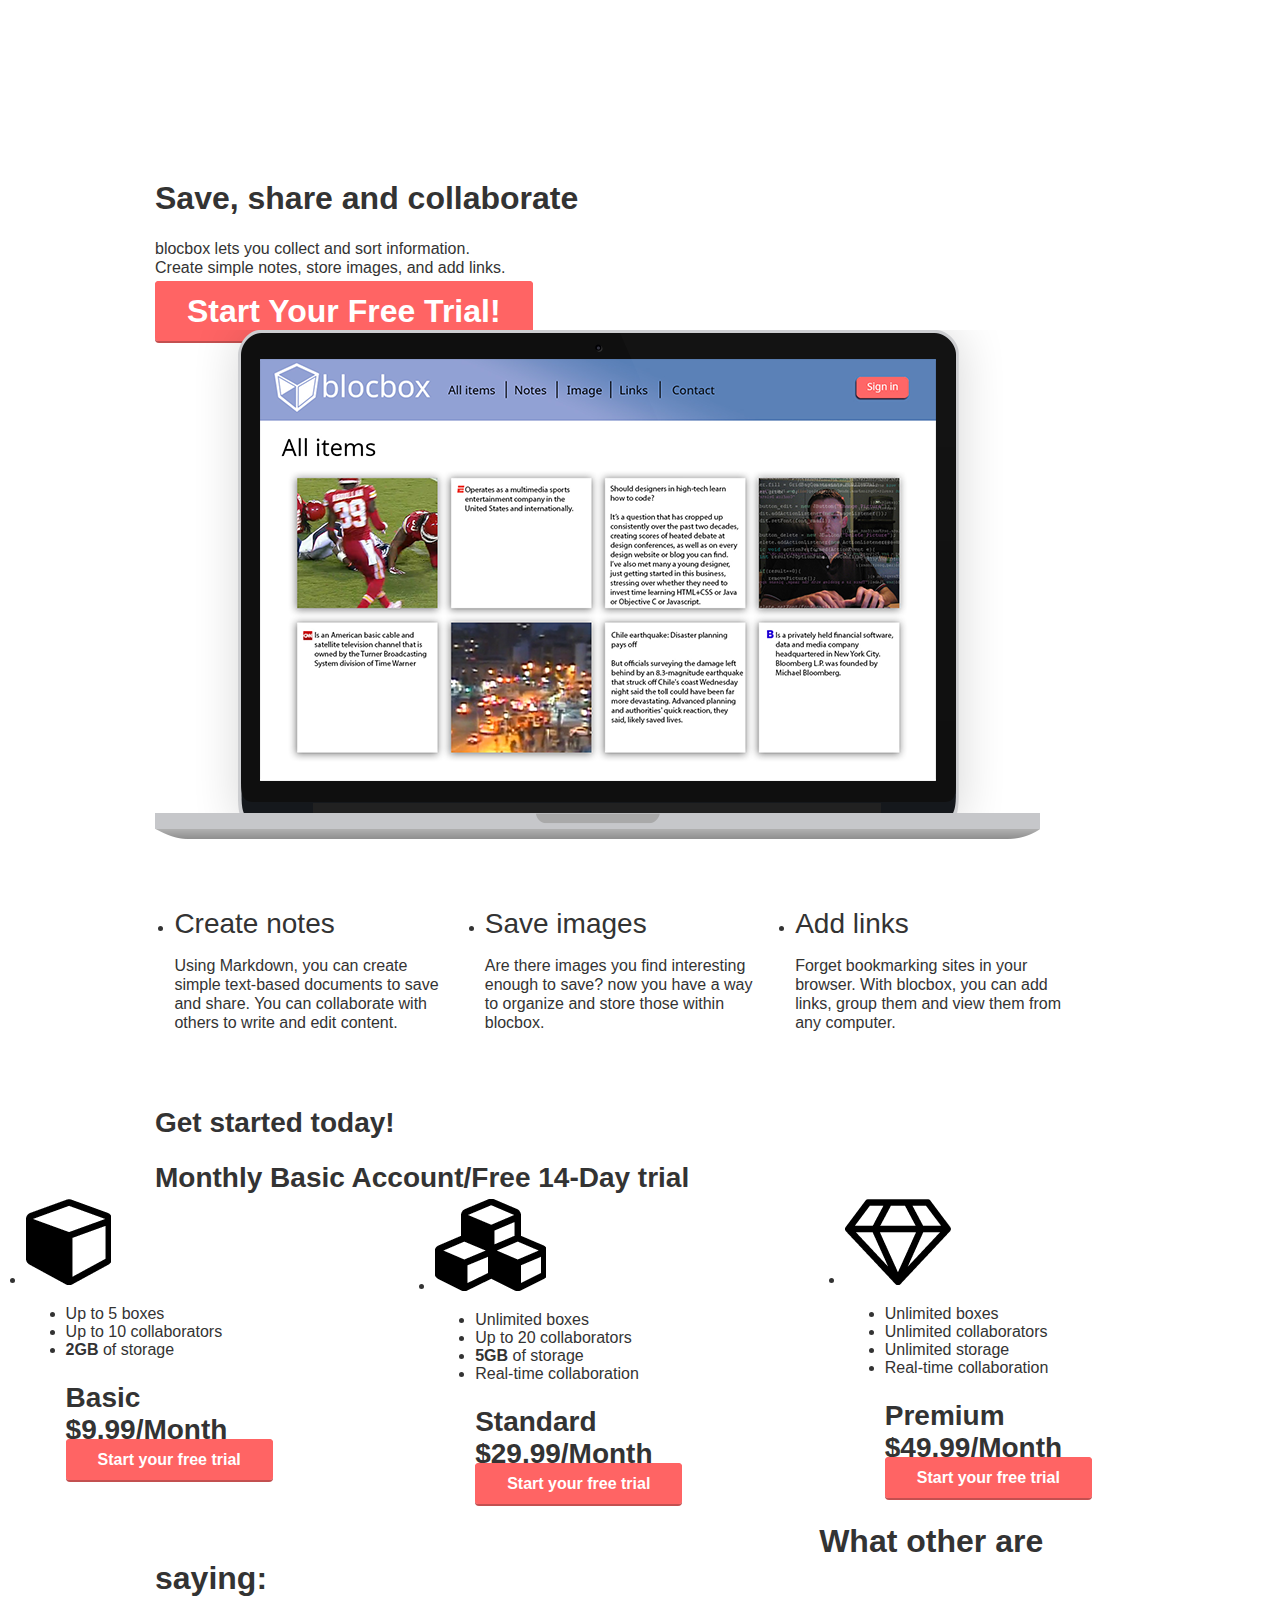
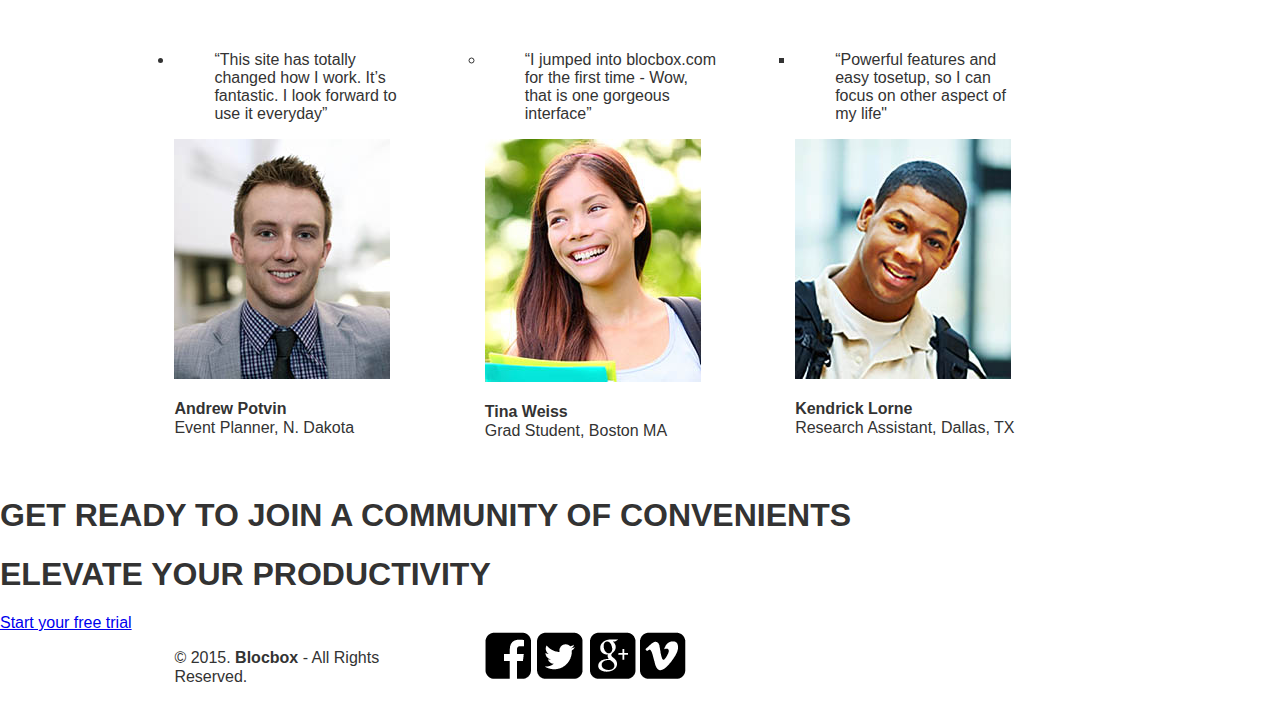
==== index.html @ 961a3014 "Assigment-30-completed" ====
<!DOCTYPE html>
<html lang="en-us">
<head>
  <meta http-equiv="X-UA-Compatible" content="IE=Edge">
  <meta name="viewport" content="width=device-width, initial-scale=1">
  <meta charset="UTF-8">
  <title>Save, share and collaborate | Blocbox</title>

  <!-- Google Fonts -->
  <link href='http://fonts.googleapis.com/css?family=Lato:300,400,700,300italic,400italic,700italic|Varela+Round' rel='stylesheet' type='text/css'>

    <!-- CSS -->
    <link rel="stylesheet" href="css/normalize.css">
    <link rel="stylesheet" href="css/style.css">
    <link rel="stylesheet" href="css/font-awesome.css">
    <link rel="stylesheet" href="animate.min.css">


</head>
<body>
<header>
    <nav class="container">
        <div class="one-half">
            <a href="index.html" class="site-logo"><img src= "image/site-logo.png" alt="Blocbox" /> </a>
        </div>
    <div class="one-half">
        <ul>
            <li><a href="signin.html">Sign In</a></li>
            <li class="btn-outline"><a href="signup.html">Sign Up</a></li>
        </ul>
    </div>
    </nav>
    <div class="container hereo">
        <h1 class="animated infinite bounce">Save, share and collaborate<h1>
            <p>blocbox lets you collect and sort information.<br/>Create simple notes, store images, and add links.</p>
            <a href="signup.html" class="btn">Start Your Free Trial!</a>
            <img src="image/dashboard.png" alt="Blocbox" />

  
</header>
<main role="main">
    <!-- Benefits -->
<section class="benefits">
        <ul class="container">
            <li class="one-third">
        <h2>Create notes</h2>
            <p>Using Markdown, you can create simple text-based documents to save and share. You can collaborate with others to write and edit content.</p>
            </li>
            <li class="one-third">
        <h2>Save images</h2>
            <p>Are there images you find interesting enough to save? now you have a way to organize and store those within blocbox.</p>
            </li>
            <li class="one-third">
        <h2>Add links</h2>
            <p>Forget bookmarking sites in your browser. With blocbox, you can add links, group them and view them from any computer.</p>
            </li>
        </ul>
</section>

<!-- Pricing -->
<section class="pricing">
    <div class="container">
        
        <h2><b>Get started today!</b></h2>
        <h2><b>Monthly Basic Account/Free 14-Day trial</b></h2>
    </div>
      
            <li class="one-third">
    <div class="box">
        <img src="image/basicicon.png">
        <ul>
            <li>Up to 5 boxes</li>
            <li>Up to 10 collaborators </li>
            <li><b>2GB</b> of storage</li>
        <h2><b>Basic<br/>$9.99/Month</b></h2>
        <a href="signup.html" class="btn">Start your free trial</a>
    </div>

            <li class="one-third">
    <div class="box">
        <img src="image/standardicon.png">
        <ul>
            <li>Unlimited boxes</li>
            <li>Up to 20 collaborators</li>
            <li><b>5GB</b> of storage</li>
            <li>Real-time collaboration</li>
        <h2><b>Standard<br/>$29.99/Month</b></h2>
        <a href="signup.html" class="btn">Start your free trial</a>
    </div>
   
            <li class="one-third">
    <div class="box">
        <img src="image/premium.png"> 
        <ul>
            <li>Unlimited boxes </li>
            <li>Unlimited collaborators</li>
            <li>Unlimited storage</li>
            <li>Real-time collaboration</li>
        <h2><b>Premium<br/>$49.99/Month</b></h2>
        <a href="signup.html" class="btn">Start your free trial</a>
    </div>
            </li>
</section>

<!-- Testimonials -->
<section class="testimonials">
    <div class="container">
        <h1>What other are saying:</h1>
    </div>
        <ul class="container">
            <li class="one-third">
        <blockquote>“This site has totally changed how I work. It’s fantastic. I look forward to use it everyday”</blockquote>
        <img src="image/andrew.jpg">
            <p class="name"><strong>Andrew Potvin</strong></br>Event Planner, N. Dakota</p>
            </li>
        <ul class="container">
            <li class="one-third">
        <blockquote>“I jumped into blocbox.com for the first time - Wow, that is one gorgeous interface”</blockquote>
        <img src="image/tinaweiss.jpg">
            <p class="name"><strong>Tina Weiss</strong></br>Grad Student, Boston MA</p>
            </li>
        <ul class="container">
            <li class="one-third">
        <blockquote>“Powerful features and easy tosetup, so I can focus on other aspect of  my life"</blockquote>
        <img src="image/kendrick.jpg">
            <p class="name"><strong>Kendrick Lorne</strong></br>Research Assistant, Dallas, TX</p>
            </li>
        </ul>
</section>
</main>

  <!--elevate your productivity -->
        <h1>GET READY TO JOIN A COMMUNITY OF CONVENIENTS</h1>

        <h1>ELEVATE YOUR PRODUCTIVITY</h1>
        <a href="signup.html">Start your free trial</a>

  <!-- footer -->
  <footer>
    <div class="container footer-nav-block">
       <div class="left-footer-block one-third">
            <p class="copyright-block">&copy; 2015. <strong>Blocbox</strong> - All Rights Reserved.</p>
       </div>
       <nav class="link-block middle-footer-block one-third">
         
           <a href="https://www.facebook.com" target="_blank"><img src="image/facebook.png"></a>
           <a href="https://www.twitter.com" target="_blank"><img src="image/twitter.png"></a>
           <a href="https://plus.google.com" target="_blank"><img src="image/googleplus.png"></a>
           <a href="https://www.vimeo.com" target="_blank"><img src="image/vimeo.png"></a>
         </ul>
       </nav>
    
   </div>
  </footer>
</body>
</html>
---- css/style.css ----
html, body {
  overflow-x:hidden;
}
body {
  font-family: "NotoSans", Helvetica, Arial, sans-serif;
  color:#333333;
}
h1, h2, h3, h4, h5, h6 {
  font-family: "NotoSans", Helvetica, Arial, sans-serif;
}
h2 {
  font-size: 28px;
  font-weight: normal;
  margin-bottom: 5px;
}
p {
  font-size: 16px;
  line-height: 19px;
  font-weight: 100;
}

/*GRID */
.container {
  margin-right: auto;
  margin-left: auto;
  padding-left: 15px;
  padding-right: 15px;
  position: relative;
}
.container:before,
.container:after {
  content: " ";
  display: table;
}
.container:after {
  clear:both;
}
.one-half, .one-third, .one-fourth {
  width:96%;
  float:left;
  position: relative;
  min-height: 1px;
  margin: 0 2% 20px;
}

@media (min-width: 768px) {
  .container {
    width: 750px;
  }
}
@media (min-width: 992px) {
  .container {
    width:970px;
  }
  .one-half {
    width:46%;
  }
  .one-third {
    width: 28%;
  }
  .one-fourth {
    width:21%;
  }
}
@media (min-width: 1200px)
  .container {
    width:117px;
  }
}

/* HEADER */
header {
  color:#FFFFFF;
  background: #34495E;
  background-image: linear-gradient(206deeg, #34495E 0%, #5F81A3 100%);
}
header nav {
  padding:1em 0;
}
header nav ul {
  display:inline;
  text-align: right;
  float:right;
  margin:0;
}
header nav ul > li {
  list-style-type: none;
  display: inline-block;
  margin:0 15px;
}
header nav ul > li.btn-outline {
  padding:10px 15px;
  border:2px solid #FFFFFF;
  border-radius: 4px;
}
header nav ul > li.btn-outline:hover {
  background:#FFFFFF;
}
header nav ul > li > a {
  color:#FFFFFF;
  text-decoration: none;
}
header nav ul > li.btn-outline:hover > a {
  color:#34495E;
}
header .hero {
  text-align: center;
  display:block;
  position: relative;
}
header .hero h1 {
  font-size:48px;
  font-weight: normal;
  margin:10px 0 40px;
}
header .hero p {
  font-size: 22px;
  line-height: 26px;
  font-weight: 100;
  margin:10px 0 40px;
}
header .hero img {
  display: block;
  margin:3em auto 0;
}

/* BUTTONS */
.btn {
  border-radius: 4px;
  color:#FFFFFF;
  font-weight: 700;
  text-decoration: none;
  padding:10px 30px;
  background: #ff6464;
  border:2px solid #ff6464;
  box-shadow: 0px 2px 0px 0px #c35050;
}
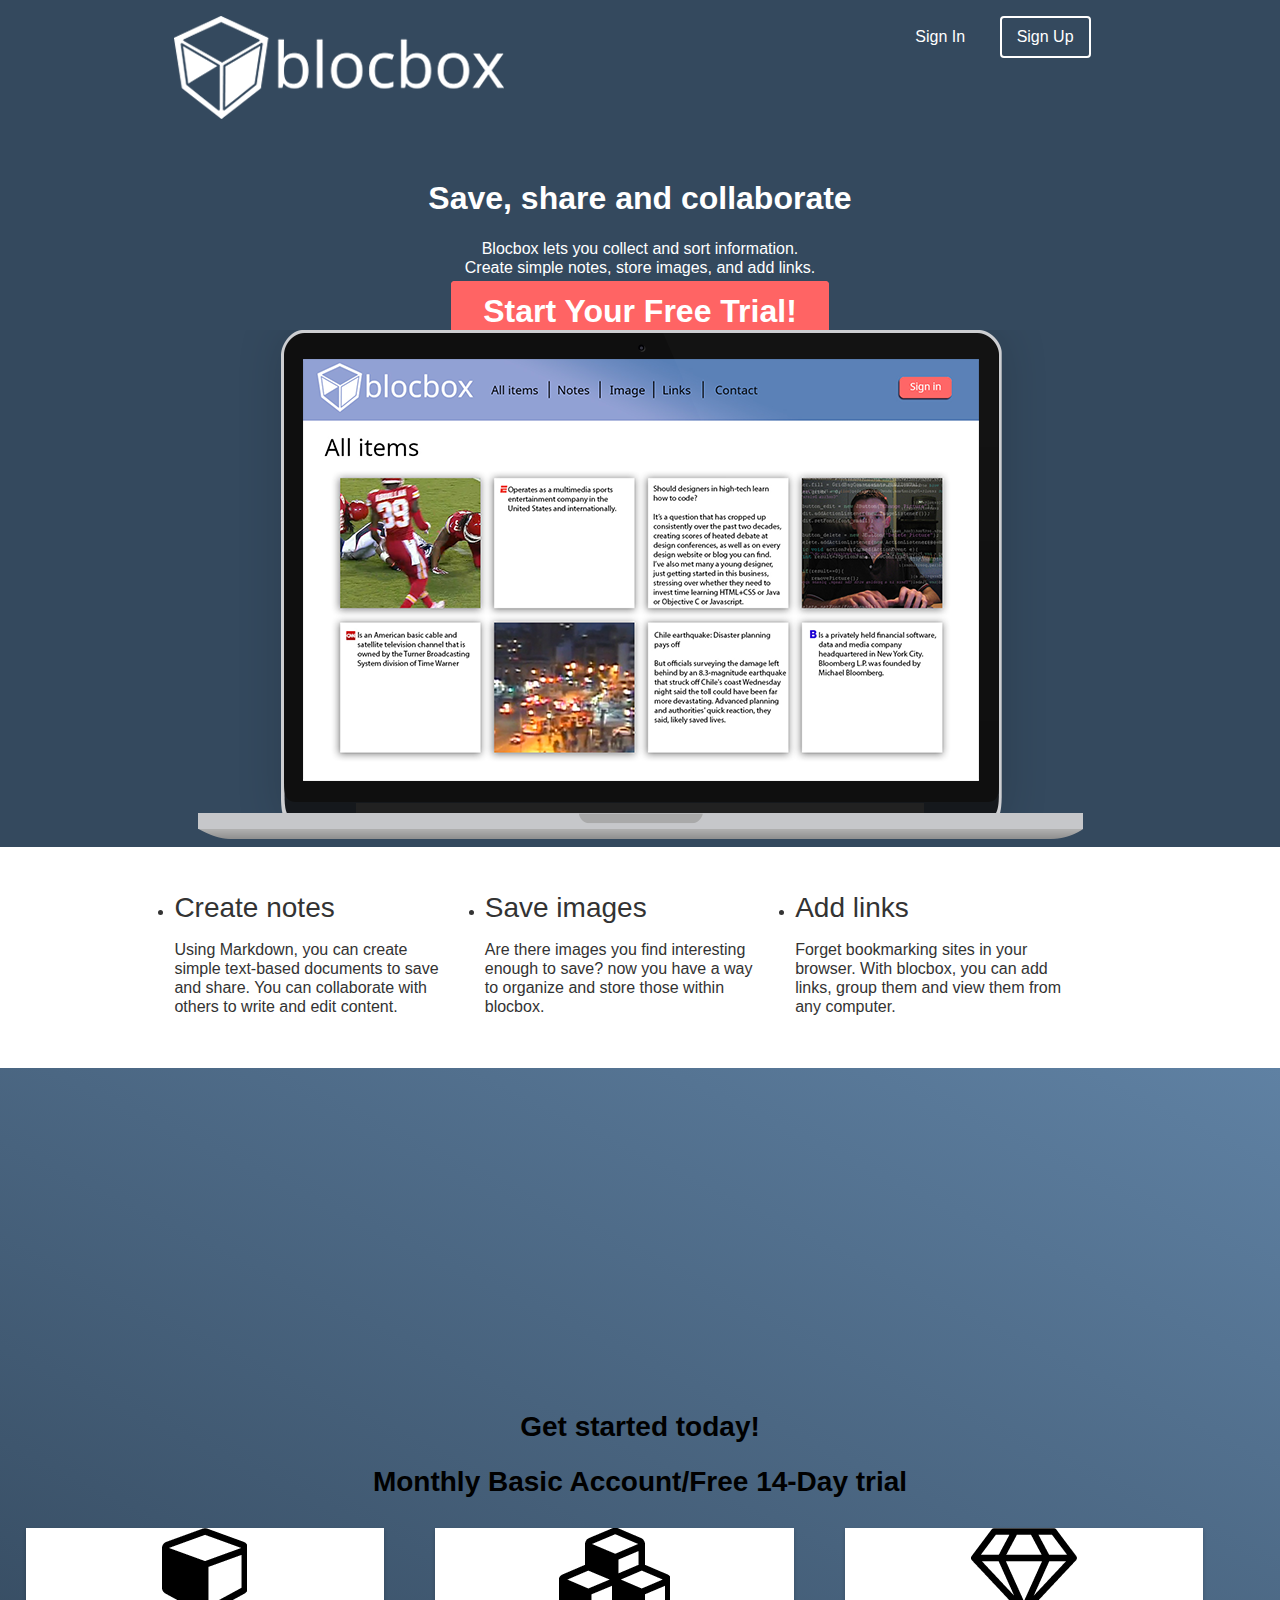
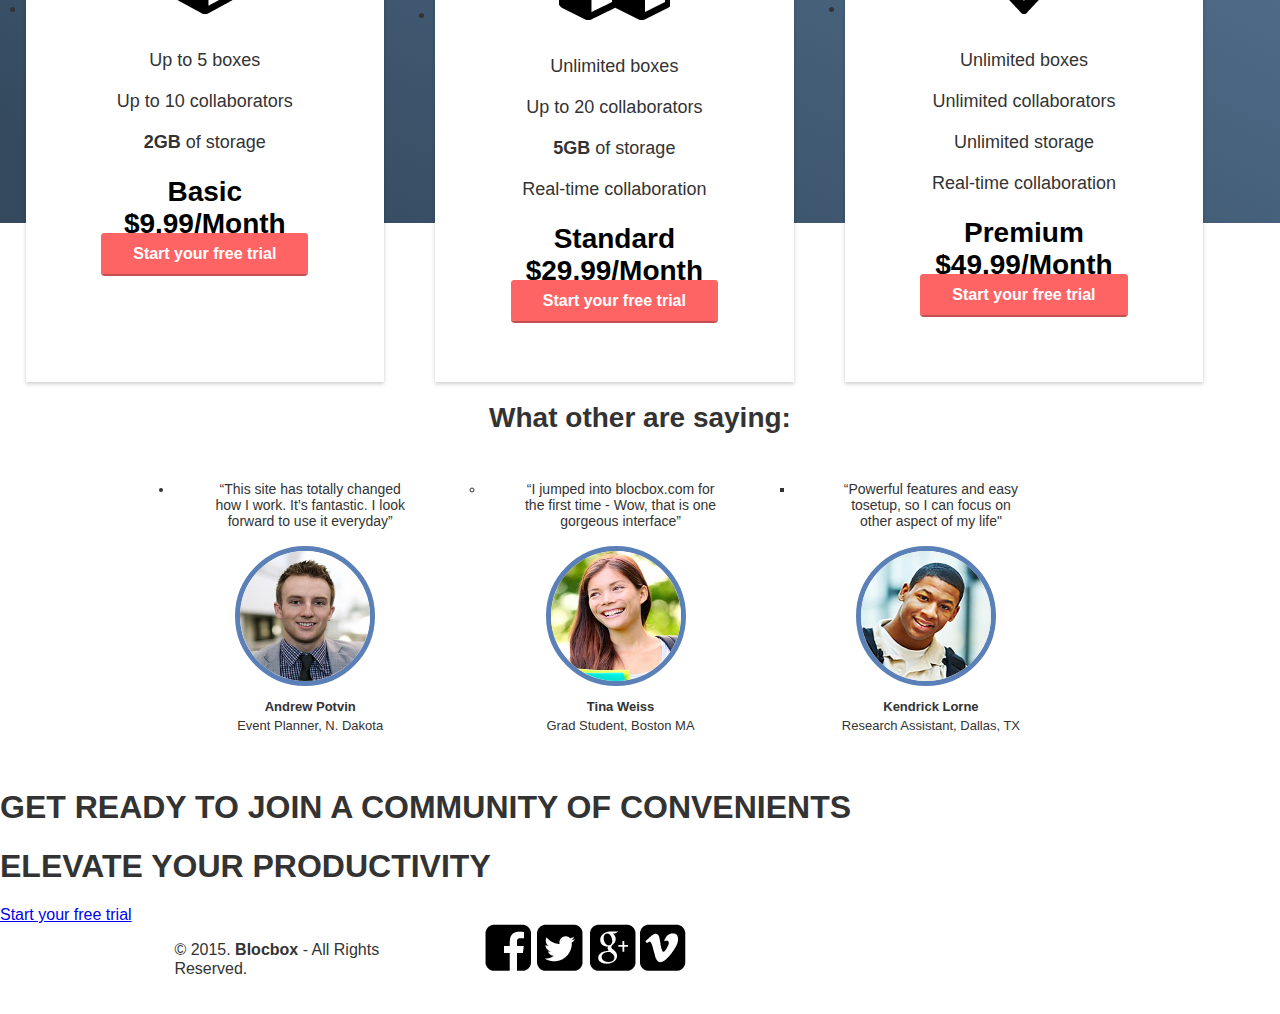
==== commit 3903b110: "Assignment-31-completed" ====
--- a/index.html
+++ b/index.html
@@ -30,9 +30,9 @@
         </ul>
     </div>
     </nav>
-    <div class="container hereo">
+    <div class="container-hereo">
         <h1 class="animated infinite bounce">Save, share and collaborate<h1>
-            <p>blocbox lets you collect and sort information.<br/>Create simple notes, store images, and add links.</p>
+            <p>Blocbox lets you collect and sort information.<br/>Create simple notes, store images, and add links.</p>
             <a href="signup.html" class="btn">Start Your Free Trial!</a>
             <img src="image/dashboard.png" alt="Blocbox" />
 
@@ -61,8 +61,8 @@
 <section class="pricing">
     <div class="container">
         
-        <h2><b>Get started today!</b></h2>
-        <h2><b>Monthly Basic Account/Free 14-Day trial</b></h2>
+        <h2 class="highlight"><b>Get started today!</b></h2>
+        <h2 class="highlight"><b>Monthly Basic Account/Free 14-Day trial</b></h2>
     </div>
       
             <li class="one-third">
@@ -110,19 +110,19 @@
         <ul class="container">
             <li class="one-third">
         <blockquote>“This site has totally changed how I work. It’s fantastic. I look forward to use it everyday”</blockquote>
-        <img src="image/andrew.jpg">
+        <img class="img-circle" src="image/andrew.jpg">
             <p class="name"><strong>Andrew Potvin</strong></br>Event Planner, N. Dakota</p>
             </li>
         <ul class="container">
             <li class="one-third">
         <blockquote>“I jumped into blocbox.com for the first time - Wow, that is one gorgeous interface”</blockquote>
-        <img src="image/tinaweiss.jpg">
+        <img class="img-circle" src="image/tinaweiss.jpg">
             <p class="name"><strong>Tina Weiss</strong></br>Grad Student, Boston MA</p>
             </li>
         <ul class="container">
             <li class="one-third">
         <blockquote>“Powerful features and easy tosetup, so I can focus on other aspect of  my life"</blockquote>
-        <img src="image/kendrick.jpg">
+        <img class="img-circle" src="image/kendrick.jpg">
             <p class="name"><strong>Kendrick Lorne</strong></br>Research Assistant, Dallas, TX</p>
             </li>
         </ul>
--- a/css/style.css
+++ b/css/style.css
@@ -64,8 +64,17 @@
 }
 @media (min-width: 1200px)
   .container {
-    width:117px;
-  }
+    width:1170px;
+  }
+}
+/*HERO*/
+
+.site-logo {
+  width: 200px;
+}
+.container-hereo {
+  text-align: center;
+  margin: 15px;
 }
 
 /* HEADER */
@@ -134,4 +143,97 @@
   background: #ff6464;
   border:2px solid #ff6464;
   box-shadow: 0px 2px 0px 0px #c35050;
-}+}
+
+/* PRICING */
+.pricing {
+  background: #34495E url("../images/Girllabtop.jpg") top center no-repeat;
+   background: url("../images/Girllabtop.jpg") top center no-repeat, linear-gradient(206deg, #5F81A3 0%, #34495E 94%);
+   background-size:cover;
+   text-align: center;
+   padding:20em 0;
+}
+
+
+.pricing h2, .pricing p {
+   color:#000000;
+ }
+ .pricing ul {
+   margin:0 auto;
+   padding:2em 0;
+ }
+ .pricing ul li {
+   list-style-type: none;
+ }
+
+ .box {
+   padding:0 15px 15px;
+   background: #FFFFFF;
+   box-shadow: 0px 2px 4px 0px rgba(0,0,0,0.20);
+   min-height: 439px;
+   position: relative;
+   margin-top: 25px;
+ }
+ .box.middle {
+   min-height: 485px;
+   margin-top:0px;
+ }
+ .box h3 {
+   font-family: "NotoSans", Helvetica, Arial, sans-serif;
+   font-weight: 600;
+   text-transform: uppercase;
+   background: #E2E2E2;
+   box-shadow: 0px 1px 2px 0px rgba(0,0,0,0.40);
+   left:0;
+   right:0;
+   top:0;
+   text-align: center;
+   margin:0 -15px 40px;
+   padding:10px 0;
+ }
+.box h4 {
+   font-size:50px;
+   font-weight: normal;
+   margin:40px 0 10px;
+   color:#000000;
+ }
+ .box h4 span {
+   font-size:32px;
+   vertical-align: top;
+ }
+ .box h4 span.month {
+   font-family: "NotoSans", Helvetica, Arial, sans-serif;
+   font-weight: 100;
+   color:#888888;
+   font-size:20px;
+   vertical-align: middle;
+ }
+ .box ul li {
+   font-size:18px;
+   margin-bottom:20px;
+   font-weight: 100;
+ }
+
+ /* TESTIMONIAL */
+
+ .testimonials {
+  font-size: 14px;
+  text-align: center;
+ }
+
+ .testimonials img {
+   height: 130px;
+   width: 130px;
+   border-radius:50%;
+   float: center;
+   display: inline-block;
+   margin:3px 10px 0 0;
+   border: 5px solid #5a80b7;
+ }
+ .testimonials p.name {
+   float: center;
+   display: inline-block;
+   text-align: center;
+   font-size:13px;
+   margin-top: 8px;
+ }
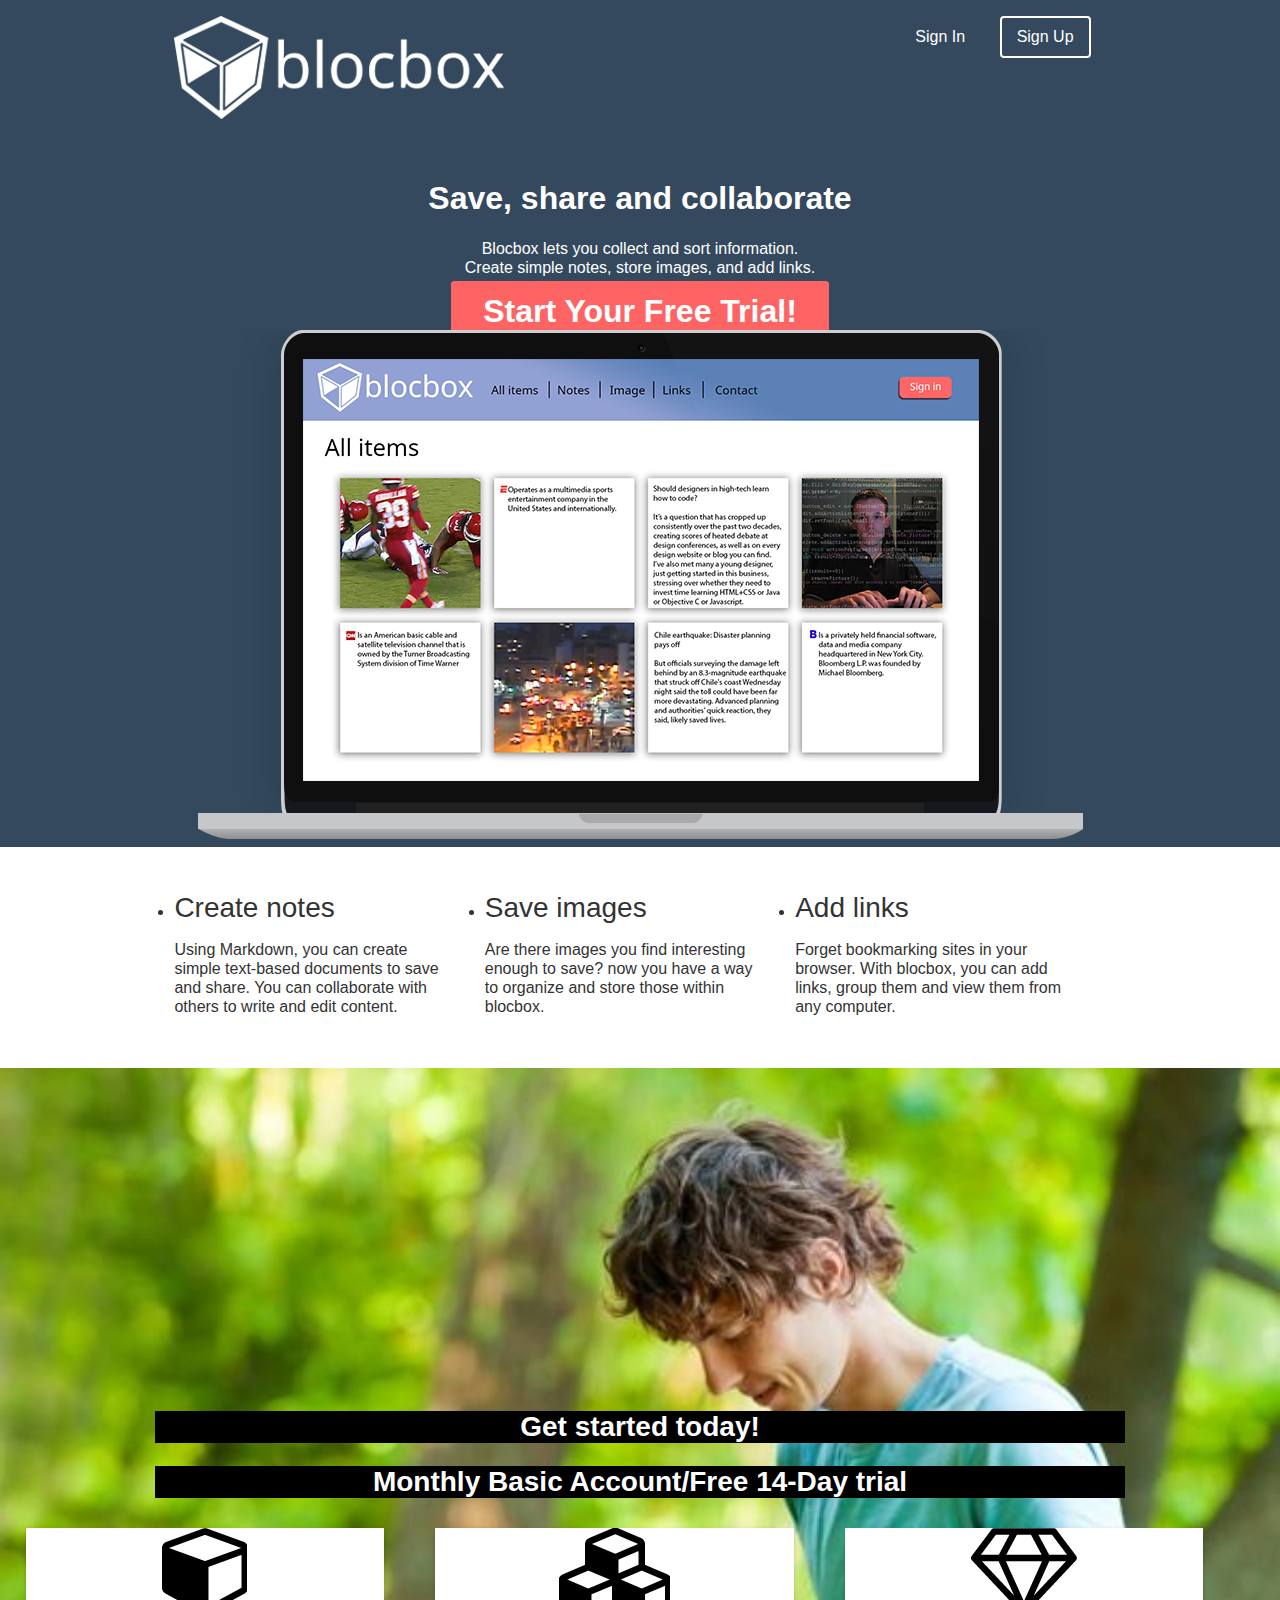
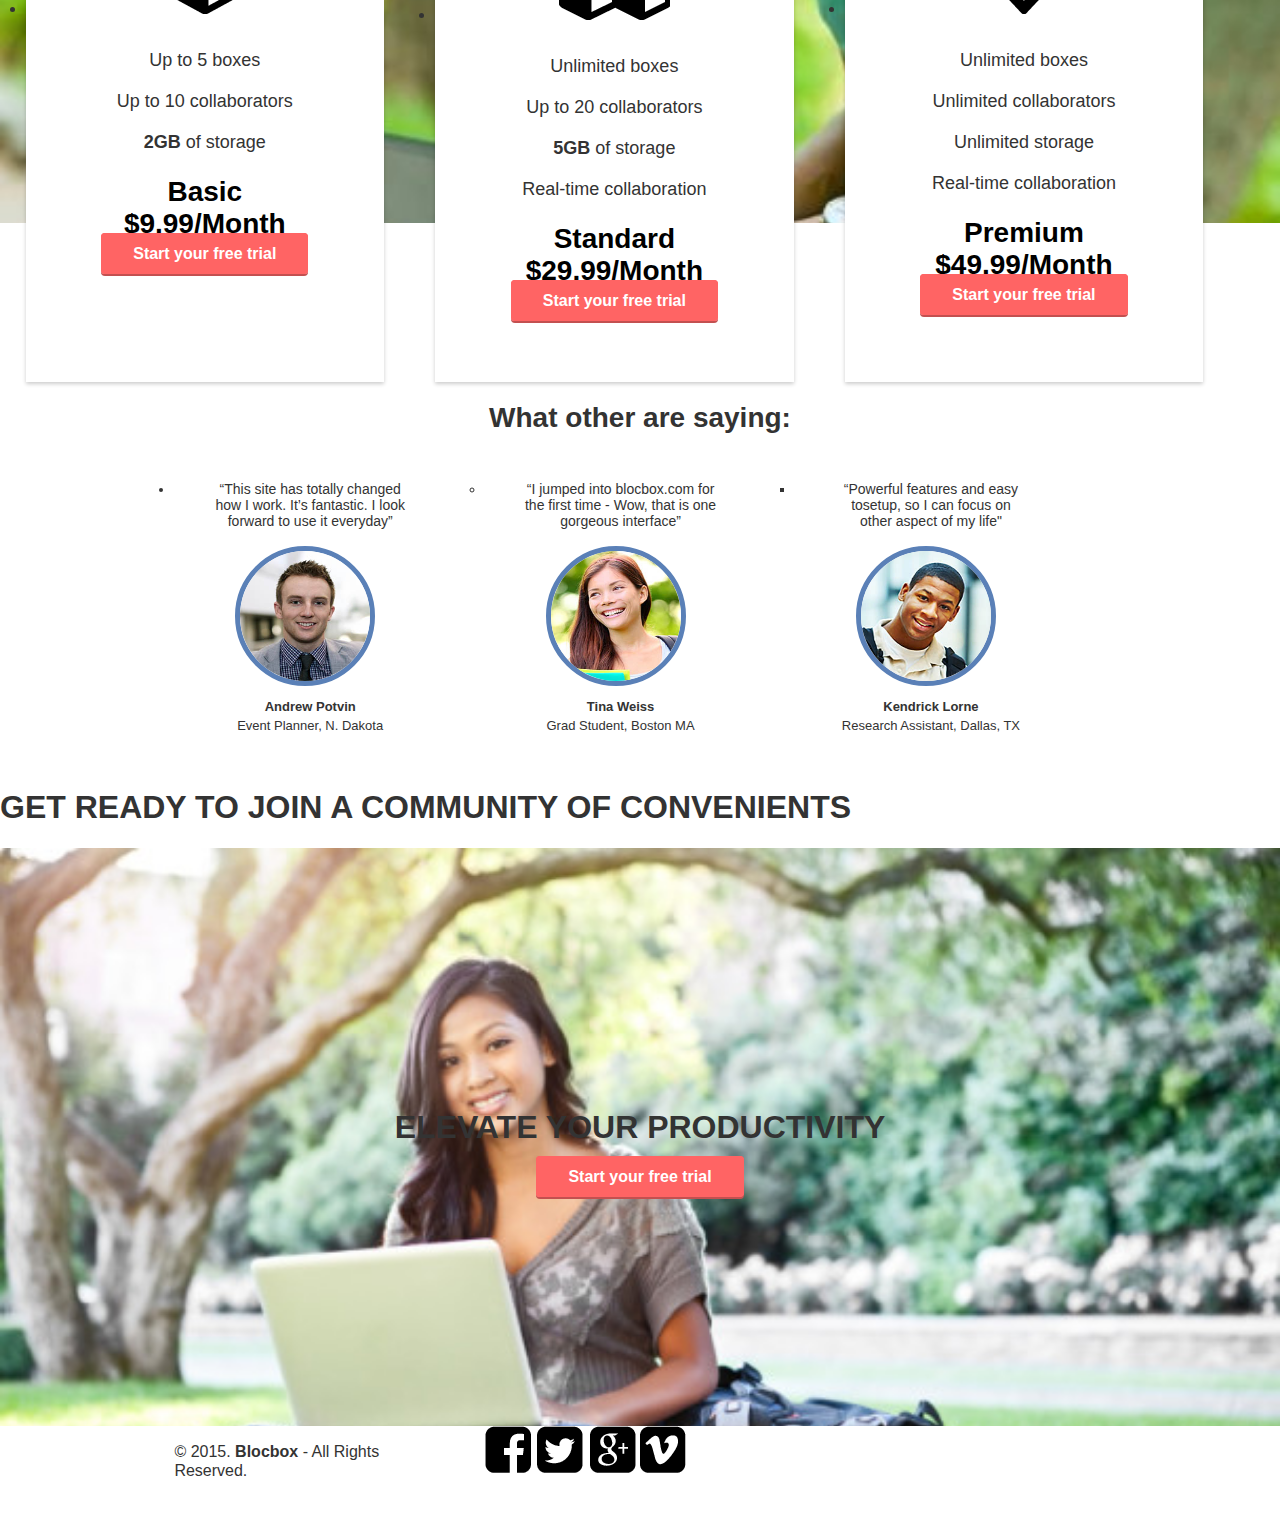
==== commit f1749868: "Assignment-31-completed" ====
--- a/index.html
+++ b/index.html
@@ -13,7 +13,7 @@
     <link rel="stylesheet" href="css/normalize.css">
     <link rel="stylesheet" href="css/style.css">
     <link rel="stylesheet" href="css/font-awesome.css">
-    <link rel="stylesheet" href="animate.min.css">
+    <link rel="stylesheet" href="css/animate.min.css">
 
 
 </head>
@@ -35,6 +35,7 @@
             <p>Blocbox lets you collect and sort information.<br/>Create simple notes, store images, and add links.</p>
             <a href="signup.html" class="btn">Start Your Free Trial!</a>
             <img src="image/dashboard.png" alt="Blocbox" />
+    </div>
 
   
 </header>
@@ -61,8 +62,8 @@
 <section class="pricing">
     <div class="container">
         
-        <h2 class="highlight"><b>Get started today!</b></h2>
-        <h2 class="highlight"><b>Monthly Basic Account/Free 14-Day trial</b></h2>
+        <h2 id="highlight"><b>Get started today!</b></h2>
+        <h2 id="highlight"><b>Monthly Basic Account/Free 14-Day trial</b></h2>
     </div>
       
             <li class="one-third">
@@ -99,7 +100,7 @@
         <h2><b>Premium<br/>$49.99/Month</b></h2>
         <a href="signup.html" class="btn">Start your free trial</a>
     </div>
-            </li>
+            
 </section>
 
 <!-- Testimonials -->
@@ -131,9 +132,10 @@
 
   <!--elevate your productivity -->
         <h1>GET READY TO JOIN A COMMUNITY OF CONVENIENTS</h1>
-
+    <div class="elevate">
         <h1>ELEVATE YOUR PRODUCTIVITY</h1>
-        <a href="signup.html">Start your free trial</a>
+        <a href="signup.html" class="btn">Start your free trial</a>
+    </div>
 
   <!-- footer -->
   <footer>
--- a/css/style.css
+++ b/css/style.css
@@ -147,13 +147,18 @@
 
 /* PRICING */
 .pricing {
-  background: #34495E url("../images/Girllabtop.jpg") top center no-repeat;
-   background: url("../images/Girllabtop.jpg") top center no-repeat, linear-gradient(206deg, #5F81A3 0%, #34495E 94%);
+   background: #34495E url("../image/Boylabtop.jpg") top center no-repeat;
+   background: url("../image/Boylabtop.jpg") top center no-repeat, linear-gradient(206deg, #5F81A3 0%, #34495E 94%);
    background-size:cover;
    text-align: center;
    padding:20em 0;
-}
-
+ }
+
+ #highlight {
+  background-color: black;
+  color: white;
+  width: auto;
+ }
 
 .pricing h2, .pricing p {
    color:#000000;
@@ -237,3 +242,14 @@
    font-size:13px;
    margin-top: 8px;
  }
+
+ /* ELEVATE */
+
+ .elevate {
+  background: #34495E url("../image/Girllabtop.jpg") top center no-repeat;
+   background: url("../image/Girllabtop.jpg") top center no-repeat, linear-gradient(206deg, #5F81A3 0%, #34495E 94%);
+   background-size:cover;
+   text-align: center;
+   font-weight: bold;
+   padding:15em 0;
+ }
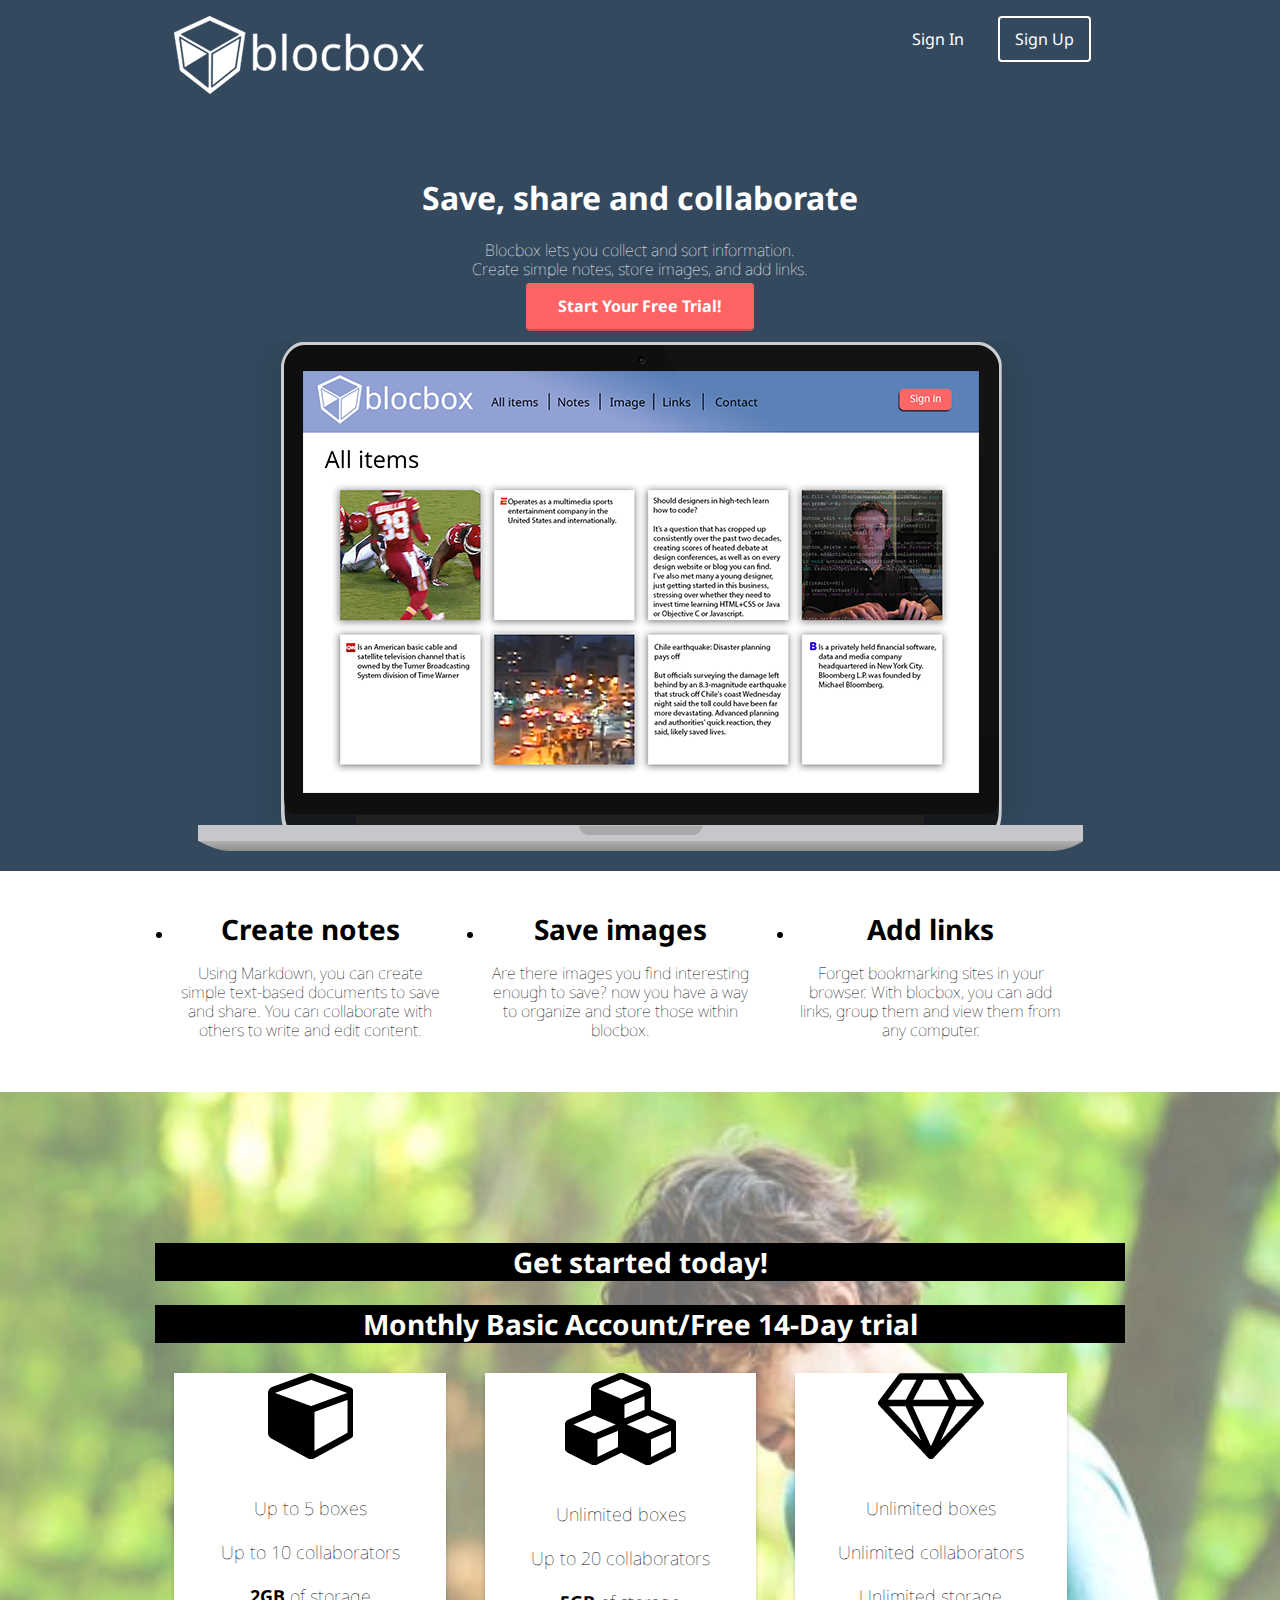
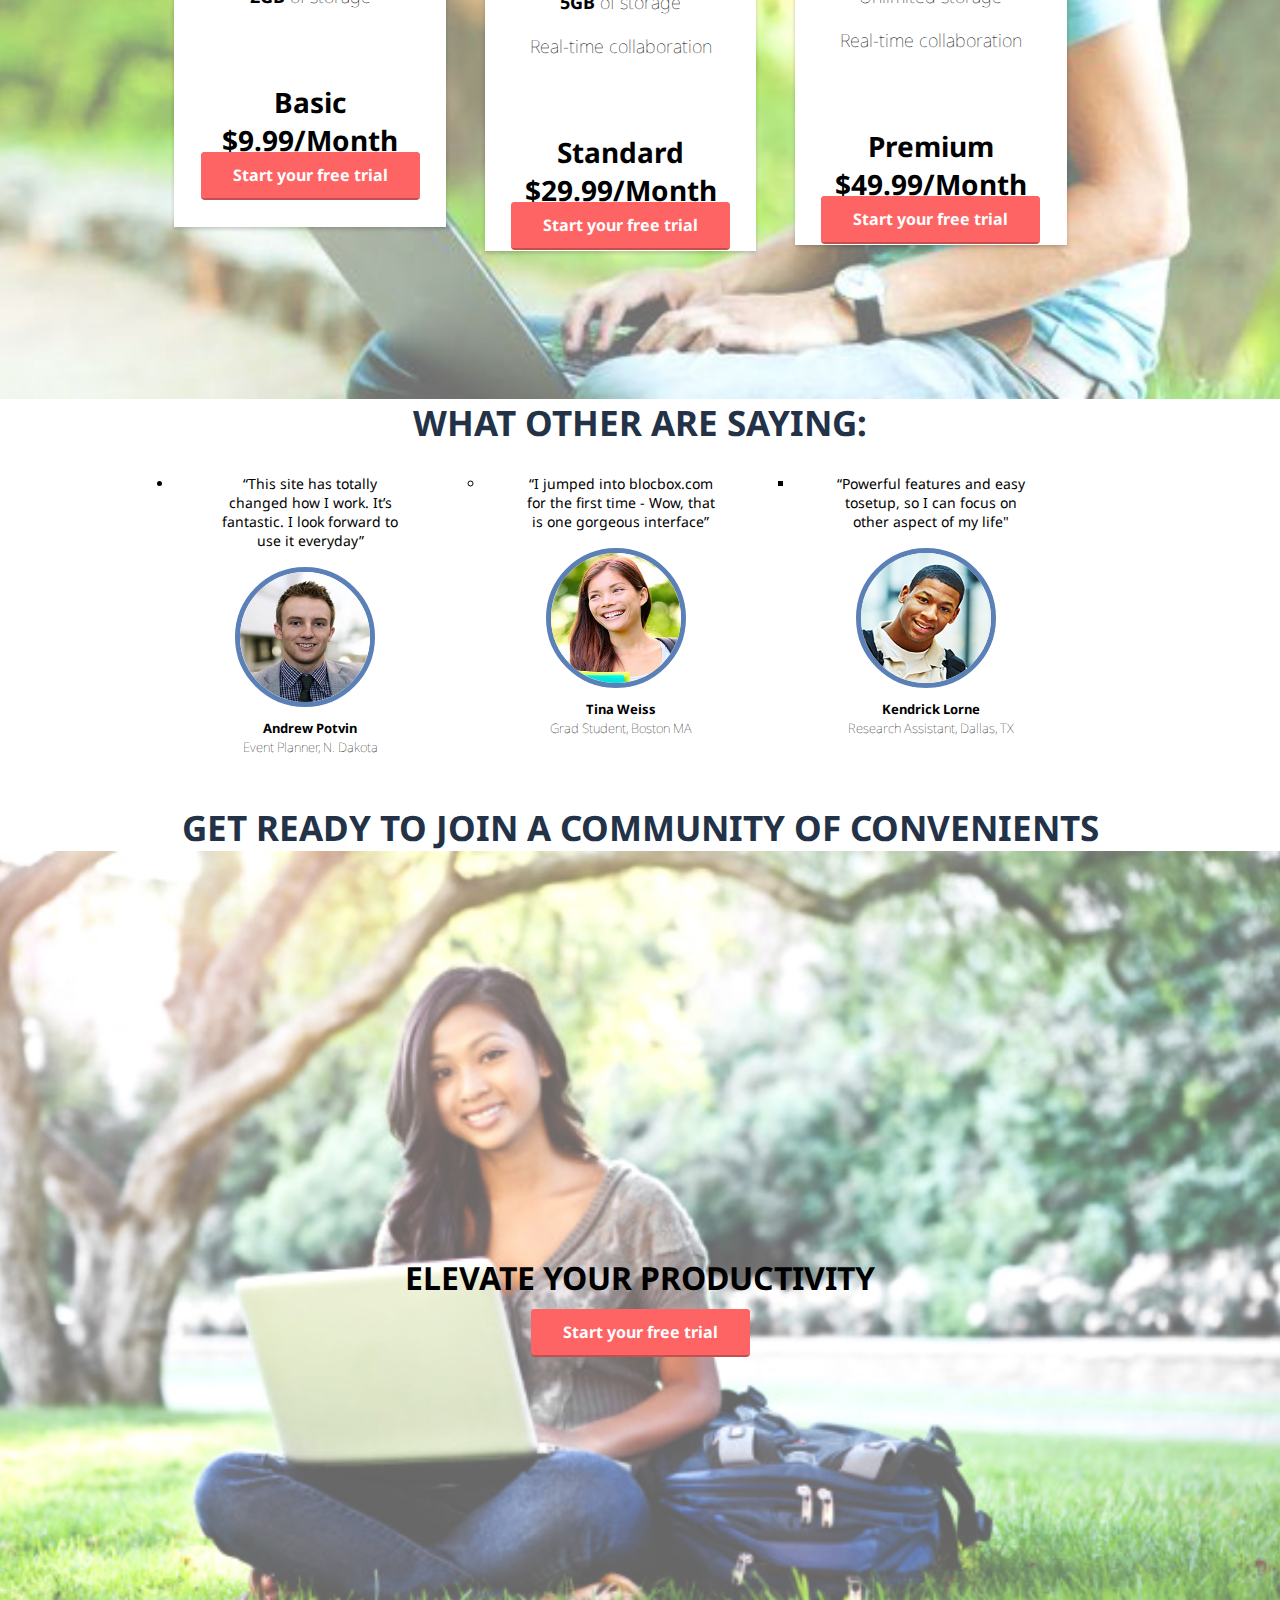
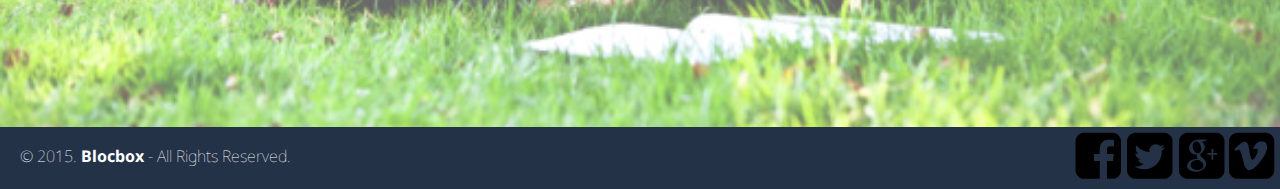
==== commit 89254553: "Assignment-32-completed" ====
--- a/index.html
+++ b/index.html
@@ -7,7 +7,7 @@
   <title>Save, share and collaborate | Blocbox</title>
 
   <!-- Google Fonts -->
-  <link href='http://fonts.googleapis.com/css?family=Lato:300,400,700,300italic,400italic,700italic|Varela+Round' rel='stylesheet' type='text/css'>
+  <link href='http://fonts.googleapis.com/css?family=NotoSans:300,400,700,300italic,400italic,700italic|Varela+Round' rel='stylesheet' type='text/css'>
 
     <!-- CSS -->
     <link rel="stylesheet" href="css/normalize.css">
@@ -21,20 +21,20 @@
 <header>
     <nav class="container">
         <div class="one-half">
-            <a href="index.html" class="site-logo"><img src= "image/site-logo.png" alt="Blocbox" /> </a>
+            <a href="index.html" class="resize"><img src= "image/site-logo.png" alt="Blocbox" /> </a>
         </div>
     <div class="one-half">
         <ul>
             <li><a href="signin.html">Sign In</a></li>
             <li class="btn-outline"><a href="signup.html">Sign Up</a></li>
-        </ul>
+        </ul> 
     </div>
     </nav>
     <div class="container-hereo">
-        <h1 class="animated infinite bounce">Save, share and collaborate<h1>
+        <h1 class="animated bounce">Save, share and collaborate</h1>
             <p>Blocbox lets you collect and sort information.<br/>Create simple notes, store images, and add links.</p>
-            <a href="signup.html" class="btn">Start Your Free Trial!</a>
-            <img src="image/dashboard.png" alt="Blocbox" />
+            <a href="signup.html" class="btn">Start Your Free Trial!</a></br>
+            <img src="image/dashboard.png" alt="Blocbox" style="margin-top: 25px;"
     </div>
 
   
@@ -64,41 +64,47 @@
         
         <h2 id="highlight"><b>Get started today!</b></h2>
         <h2 id="highlight"><b>Monthly Basic Account/Free 14-Day trial</b></h2>
-    </div>
       
-            <li class="one-third">
-    <div class="box">
-        <img src="image/basicicon.png">
-        <ul>
-            <li>Up to 5 boxes</li>
-            <li>Up to 10 collaborators </li>
-            <li><b>2GB</b> of storage</li>
-        <h2><b>Basic<br/>$9.99/Month</b></h2>
-        <a href="signup.html" class="btn">Start your free trial</a>
-    </div>
+            <div class="one-third">
+                <div class="box">
+                    <img src="image/basicicon.png">
+                <ul>
+                    <li>Up to 5 boxes</li>
+                    <li>Up to 10 collaborators </li>
+                    <li><b>2GB</b> of storage</li>
+                </ul>
+                     <h2><b>Basic<br/>$9.99/Month</b></h2>
+                     <a href="signup.html" class="btn">Start your free trial</a>
+                </div>
+            </div>
 
-            <li class="one-third">
-    <div class="box">
-        <img src="image/standardicon.png">
-        <ul>
-            <li>Unlimited boxes</li>
-            <li>Up to 20 collaborators</li>
-            <li><b>5GB</b> of storage</li>
-            <li>Real-time collaboration</li>
-        <h2><b>Standard<br/>$29.99/Month</b></h2>
-        <a href="signup.html" class="btn">Start your free trial</a>
-    </div>
+            <div class="one-third">
+                <div class="box">
+                    <img src="image/standardicon.png">
+                <ul>
+                    <li>Unlimited boxes</li>
+                    <li>Up to 20 collaborators</li>
+                    <li><b>5GB</b> of storage</li>
+                    <li>Real-time collaboration</li>
+                </ul>
+                    <h2><b>Standard<br/>$29.99/Month</b></h2>
+                    <a href="signup.html" class="btn">Start your free trial</a>
+                </div>
+            </div>
    
-            <li class="one-third">
-    <div class="box">
-        <img src="image/premium.png"> 
-        <ul>
-            <li>Unlimited boxes </li>
-            <li>Unlimited collaborators</li>
-            <li>Unlimited storage</li>
-            <li>Real-time collaboration</li>
-        <h2><b>Premium<br/>$49.99/Month</b></h2>
-        <a href="signup.html" class="btn">Start your free trial</a>
+            <div class="one-third">
+                <div class="box">
+                    <img src="image/premium.png"> 
+                <ul>
+                    <li>Unlimited boxes </li>
+                    <li>Unlimited collaborators</li>
+                    <li>Unlimited storage</li>
+                    <li>Real-time collaboration</li>
+                </ul>
+                    <h2><b>Premium<br/>$49.99/Month</b></h2>
+                    <a href="signup.html" class="btn">Start your free trial</a>
+                </div>
+            </div>
     </div>
             
 </section>
@@ -106,7 +112,7 @@
 <!-- Testimonials -->
 <section class="testimonials">
     <div class="container">
-        <h1>What other are saying:</h1>
+        <h1 class="title">WHAT OTHER ARE SAYING:</h1>
     </div>
         <ul class="container">
             <li class="one-third">
@@ -131,7 +137,9 @@
 </main>
 
   <!--elevate your productivity -->
-        <h1>GET READY TO JOIN A COMMUNITY OF CONVENIENTS</h1>
+    <div>
+        <h1 class="title">GET READY TO JOIN A COMMUNITY OF CONVENIENTS</h1>
+    </div>
     <div class="elevate">
         <h1>ELEVATE YOUR PRODUCTIVITY</h1>
         <a href="signup.html" class="btn">Start your free trial</a>
@@ -139,20 +147,15 @@
 
   <!-- footer -->
   <footer>
-    <div class="container footer-nav-block">
-       <div class="left-footer-block one-third">
+    <div class="footer-nav-block">
             <p class="copyright-block">&copy; 2015. <strong>Blocbox</strong> - All Rights Reserved.</p>
-       </div>
-       <nav class="link-block middle-footer-block one-third">
-         
-           <a href="https://www.facebook.com" target="_blank"><img src="image/facebook.png"></a>
-           <a href="https://www.twitter.com" target="_blank"><img src="image/twitter.png"></a>
-           <a href="https://plus.google.com" target="_blank"><img src="image/googleplus.png"></a>
-           <a href="https://www.vimeo.com" target="_blank"><img src="image/vimeo.png"></a>
-         </ul>
-       </nav>
-    
-   </div>
+        <nav class="right-footer-block">        
+            <a href="https://www.facebook.com" target="_blank"><img src="image/facebook.png"></a>
+            <a href="https://www.twitter.com" target="_blank"><img src="image/twitter.png"></a>
+            <a href="https://plus.google.com" target="_blank"><img src="image/googleplus.png"></a>
+            <a href="https://www.vimeo.com" target="_blank"><img src="image/vimeo.png"></a>
+        </nav>
+    </div>
   </footer>
 </body>
 </html>--- a/css/style.css
+++ b/css/style.css
@@ -3,7 +3,7 @@
 }
 body {
   font-family: "NotoSans", Helvetica, Arial, sans-serif;
-  color:#333333;
+  color: black;
 }
 h1, h2, h3, h4, h5, h6 {
   font-family: "NotoSans", Helvetica, Arial, sans-serif;
@@ -18,6 +18,15 @@
   line-height: 19px;
   font-weight: 100;
 }
+
+ .title {
+  text-align: center;
+  font-weight: bold;
+  color: #233247;
+  font-size: 35px;
+  margin: 0px;
+ }
+
 
 /*GRID */
 .container {
@@ -69,12 +78,15 @@
 }
 /*HERO*/
 
-.site-logo {
-  width: 200px;
-}
+.resize {
+  width: 100px;
+  height: auto;
+}
+
 .container-hereo {
   text-align: center;
-  margin: 15px;
+  padding: 15px;
+  margin: 5px;
 }
 
 /* HEADER */
@@ -143,15 +155,25 @@
   background: #ff6464;
   border:2px solid #ff6464;
   box-shadow: 0px 2px 0px 0px #c35050;
+
+}
+/* BENEFIT */
+
+.benefits {
+  text-align: center;
+}
+
+.benefits h2{
+  font-weight: bold;
 }
 
 /* PRICING */
 .pricing {
    background: #34495E url("../image/Boylabtop.jpg") top center no-repeat;
-   background: url("../image/Boylabtop.jpg") top center no-repeat, linear-gradient(206deg, #5F81A3 0%, #34495E 94%);
+   background: url("../image/Boylabtop.jpg") top center no-repeat, linear-gradient(206deg, #5F81A3 0%, #34495E 77%);
    background-size:cover;
    text-align: center;
-   padding:20em 0;
+   padding: 8em 0;
  }
 
  #highlight {
@@ -251,5 +273,27 @@
    background-size:cover;
    text-align: center;
    font-weight: bold;
-   padding:15em 0;
- }
+   padding:24em 0;
+ }
+
+ /* FOOTER */
+
+ footer {
+  background-color: #233247;
+  color: white;
+  height: 120;
+  position: relative;
+  overflow: hidden;
+  z-index: 0;
+ }
+
+ footer .copyright-block {
+  margin: 20px;
+  float: left;
+  display: block;
+ }
+
+ footer .right-footer-block {
+  float: right;
+  padding: 5px;
+ }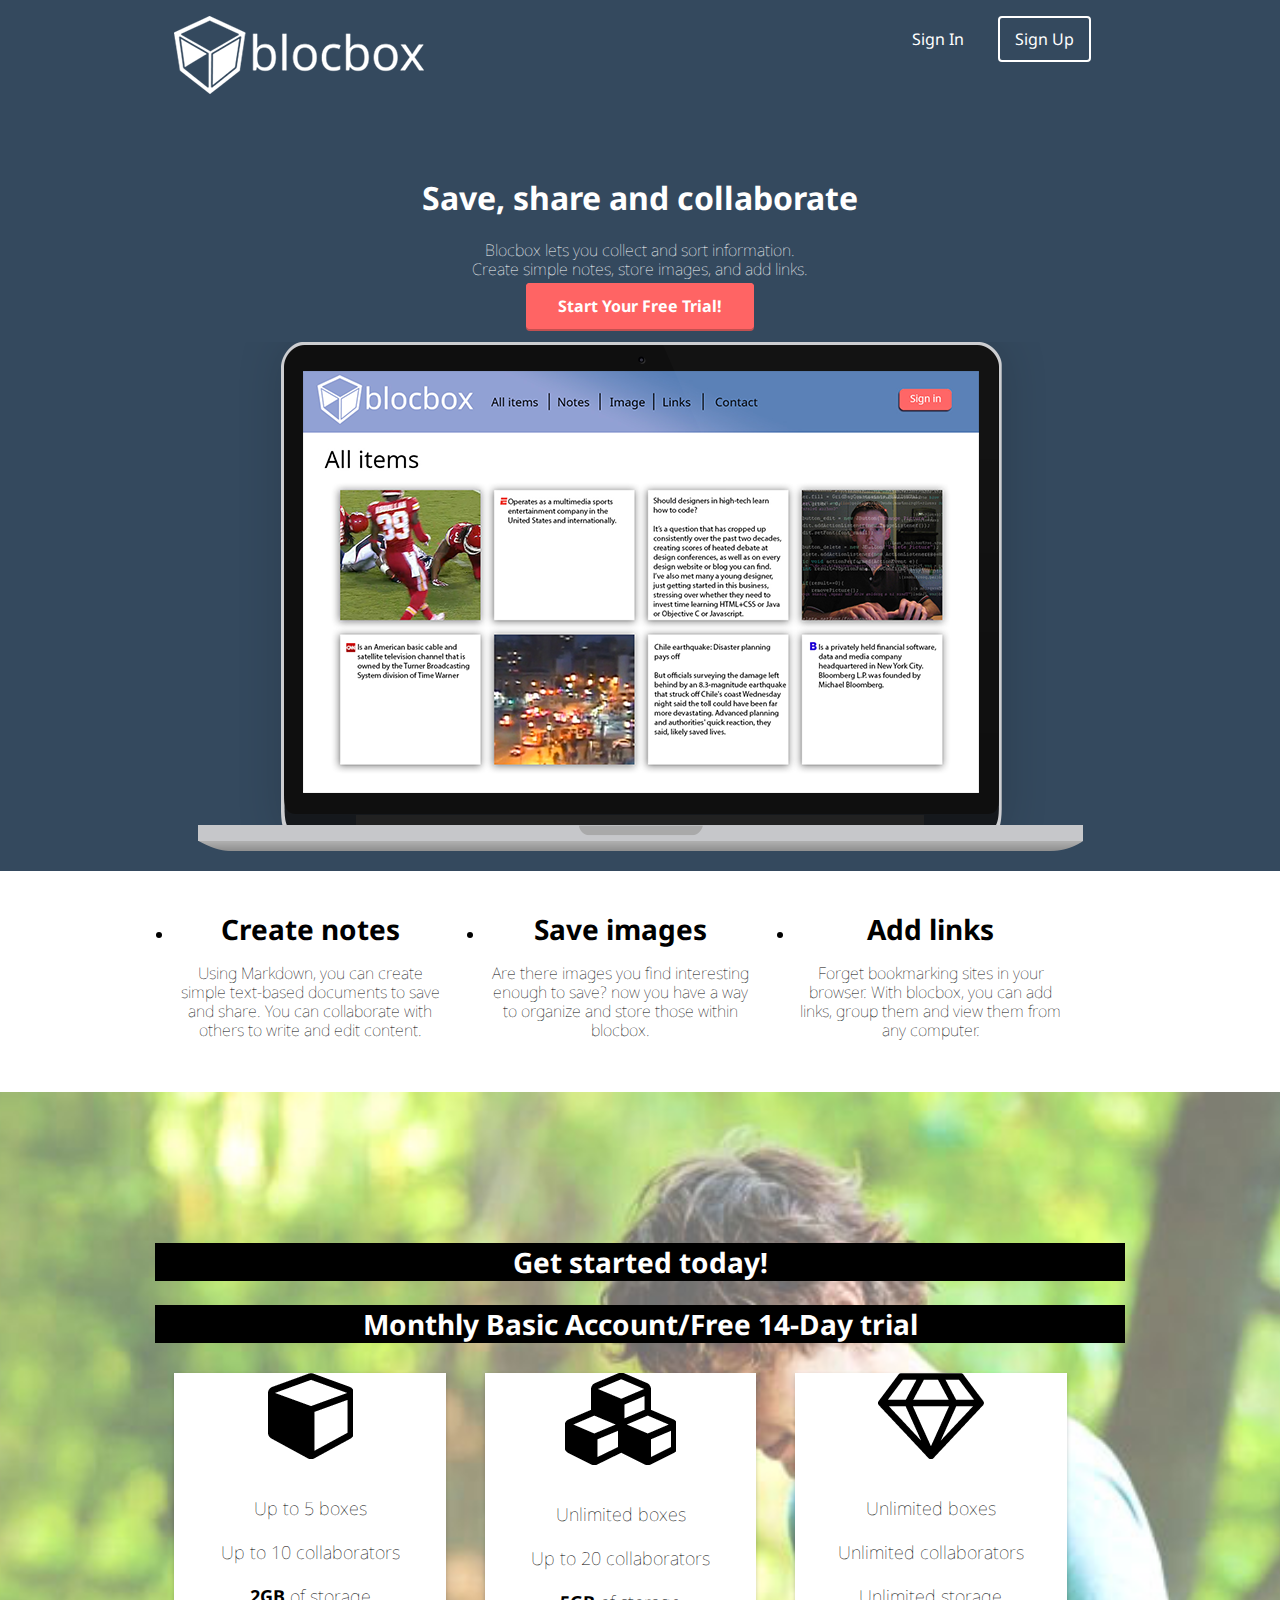
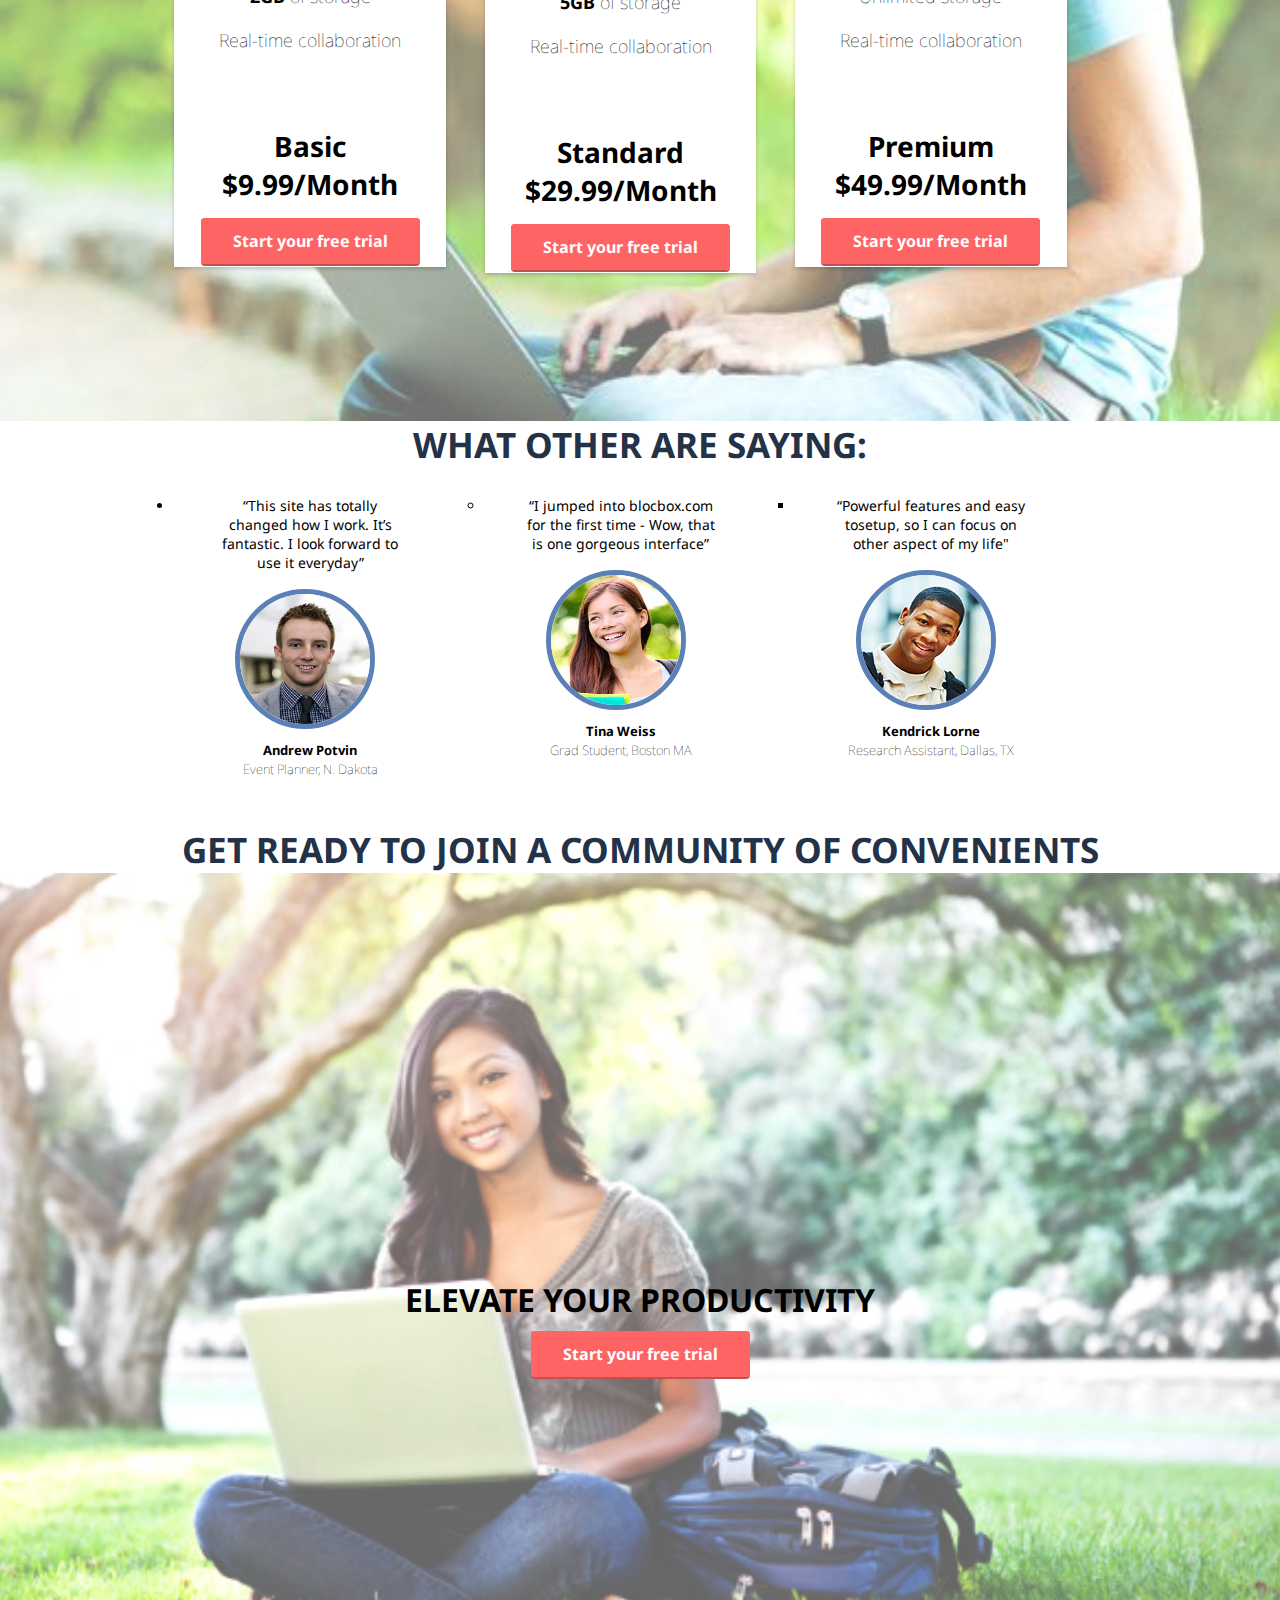
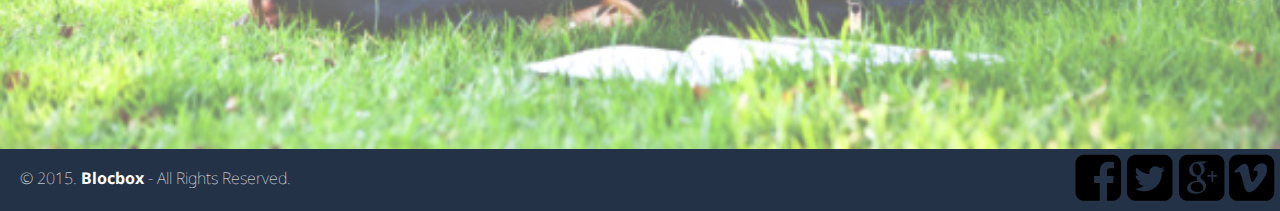
==== commit f6182622: "Assignment-33-completed" ====
--- a/index.html
+++ b/index.html
@@ -23,18 +23,18 @@
         <div class="one-half">
             <a href="index.html" class="resize"><img src= "image/site-logo.png" alt="Blocbox" /> </a>
         </div>
-    <div class="one-half">
-        <ul>
-            <li><a href="signin.html">Sign In</a></li>
-            <li class="btn-outline"><a href="signup.html">Sign Up</a></li>
-        </ul> 
+        <div class="one-half">
+                <ul>
+                    <li><a href="signin.html">Sign In</a></li>
+                    <li class="btn-outline"><a href="signup.html">Sign Up</a></li>
+                </ul> 
     </div>
     </nav>
-    <div class="container-hereo">
-        <h1 class="animated bounce">Save, share and collaborate</h1>
-            <p>Blocbox lets you collect and sort information.<br/>Create simple notes, store images, and add links.</p>
-            <a href="signup.html" class="btn">Start Your Free Trial!</a></br>
-            <img src="image/dashboard.png" alt="Blocbox" style="margin-top: 25px;"
+        <div class="container-hereo">
+                <h1 class="animated bounce">Save, share and collaborate</h1>
+                <p>Blocbox lets you collect and sort information.<br/>Create simple notes, store images, and add links.</p>
+                <a href="signup.html" class="btn">Start Your Free Trial!</a></br>
+                <img src="image/dashboard.png" alt="Blocbox" style="margin-top: 25px;"
     </div>
 
   
@@ -42,20 +42,20 @@
 <main role="main">
     <!-- Benefits -->
 <section class="benefits">
-        <ul class="container">
-            <li class="one-third">
-        <h2>Create notes</h2>
-            <p>Using Markdown, you can create simple text-based documents to save and share. You can collaborate with others to write and edit content.</p>
-            </li>
-            <li class="one-third">
-        <h2>Save images</h2>
-            <p>Are there images you find interesting enough to save? now you have a way to organize and store those within blocbox.</p>
-            </li>
-            <li class="one-third">
-        <h2>Add links</h2>
-            <p>Forget bookmarking sites in your browser. With blocbox, you can add links, group them and view them from any computer.</p>
-            </li>
-        </ul>
+                <ul class="container">
+                    <li class="one-third">
+                        <h2>Create notes</h2>
+                        <p>Using Markdown, you can create simple text-based documents to save and share. You can collaborate with others to write and edit content.</p>
+                    </li>
+                        <li class="one-third">
+                            <h2>Save images</h2>
+                        <p>Are there images you find interesting enough to save? now you have a way to organize and store those within blocbox.</p>
+                        </li>
+                        <li class="one-third">
+                        <h2>Add links</h2>
+                        <p>Forget bookmarking sites in your browser. With blocbox, you can add links, group them and view them from any computer.</p>
+                        </li>
+                </ul>
 </section>
 
 <!-- Pricing -->
@@ -68,41 +68,42 @@
             <div class="one-third">
                 <div class="box">
                     <img src="image/basicicon.png">
-                <ul>
-                    <li>Up to 5 boxes</li>
-                    <li>Up to 10 collaborators </li>
-                    <li><b>2GB</b> of storage</li>
-                </ul>
-                     <h2><b>Basic<br/>$9.99/Month</b></h2>
-                     <a href="signup.html" class="btn">Start your free trial</a>
+                        <ul>
+                            <li>Up to 5 boxes</li>
+                            <li>Up to 10 collaborators </li>
+                            <li><b>2GB</b> of storage</li>
+                            <li>Real-time collaboration</li>
+                        </ul>
+                            <h2><b>Basic<br/>$9.99/Month</b></h2></br>
+                            <a href="signup.html" class="btn">Start your free trial</a>
                 </div>
             </div>
 
             <div class="one-third">
                 <div class="box">
                     <img src="image/standardicon.png">
-                <ul>
-                    <li>Unlimited boxes</li>
-                    <li>Up to 20 collaborators</li>
-                    <li><b>5GB</b> of storage</li>
-                    <li>Real-time collaboration</li>
-                </ul>
-                    <h2><b>Standard<br/>$29.99/Month</b></h2>
-                    <a href="signup.html" class="btn">Start your free trial</a>
+                        <ul>
+                            <li>Unlimited boxes</li>
+                            <li>Up to 20 collaborators</li>
+                            <li><b>5GB</b> of storage</li>
+                            <li>Real-time collaboration</li>
+                        </ul>
+                            <h2><b>Standard<br/>$29.99/Month</b></h2></br>
+                            <a href="signup.html" class="btn">Start your free trial</a>
                 </div>
             </div>
    
             <div class="one-third">
                 <div class="box">
                     <img src="image/premium.png"> 
-                <ul>
-                    <li>Unlimited boxes </li>
-                    <li>Unlimited collaborators</li>
-                    <li>Unlimited storage</li>
-                    <li>Real-time collaboration</li>
-                </ul>
-                    <h2><b>Premium<br/>$49.99/Month</b></h2>
-                    <a href="signup.html" class="btn">Start your free trial</a>
+                        <ul>
+                            <li>Unlimited boxes </li>
+                            <li>Unlimited collaborators</li>
+                            <li>Unlimited storage</li>
+                            <li>Real-time collaboration</li>
+                        </ul>
+                            <h2><b>Premium<br/>$49.99/Month</b></h2></br>
+                            <a href="signup.html" class="btn">Start your free trial</a>
                 </div>
             </div>
     </div>
@@ -116,21 +117,21 @@
     </div>
         <ul class="container">
             <li class="one-third">
-        <blockquote>“This site has totally changed how I work. It’s fantastic. I look forward to use it everyday”</blockquote>
-        <img class="img-circle" src="image/andrew.jpg">
-            <p class="name"><strong>Andrew Potvin</strong></br>Event Planner, N. Dakota</p>
+                <blockquote>“This site has totally changed how I work. It’s fantastic. I look forward to use it everyday”</blockquote>
+                <img class="img-circle" src="image/andrew.jpg">
+                <p class="name"><strong>Andrew Potvin</strong></br>Event Planner, N. Dakota</p>
             </li>
         <ul class="container">
             <li class="one-third">
-        <blockquote>“I jumped into blocbox.com for the first time - Wow, that is one gorgeous interface”</blockquote>
-        <img class="img-circle" src="image/tinaweiss.jpg">
-            <p class="name"><strong>Tina Weiss</strong></br>Grad Student, Boston MA</p>
+                <blockquote>“I jumped into blocbox.com for the first time - Wow, that is one gorgeous interface”</blockquote>
+                <img class="img-circle" src="image/tinaweiss.jpg">
+                <p class="name"><strong>Tina Weiss</strong></br>Grad Student, Boston MA</p>
             </li>
         <ul class="container">
             <li class="one-third">
-        <blockquote>“Powerful features and easy tosetup, so I can focus on other aspect of  my life"</blockquote>
-        <img class="img-circle" src="image/kendrick.jpg">
-            <p class="name"><strong>Kendrick Lorne</strong></br>Research Assistant, Dallas, TX</p>
+                <blockquote>“Powerful features and easy tosetup, so I can focus on other aspect of  my life"</blockquote>
+                <img class="img-circle" src="image/kendrick.jpg">
+                <p class="name"><strong>Kendrick Lorne</strong></br>Research Assistant, Dallas, TX</p>
             </li>
         </ul>
 </section>
--- a/css/style.css
+++ b/css/style.css
@@ -296,4 +296,10 @@
  footer .right-footer-block {
   float: right;
   padding: 5px;
- }+ }
+
+ @media (min-width: 992px){
+  footer {
+    text-align: center;
+  }
+ 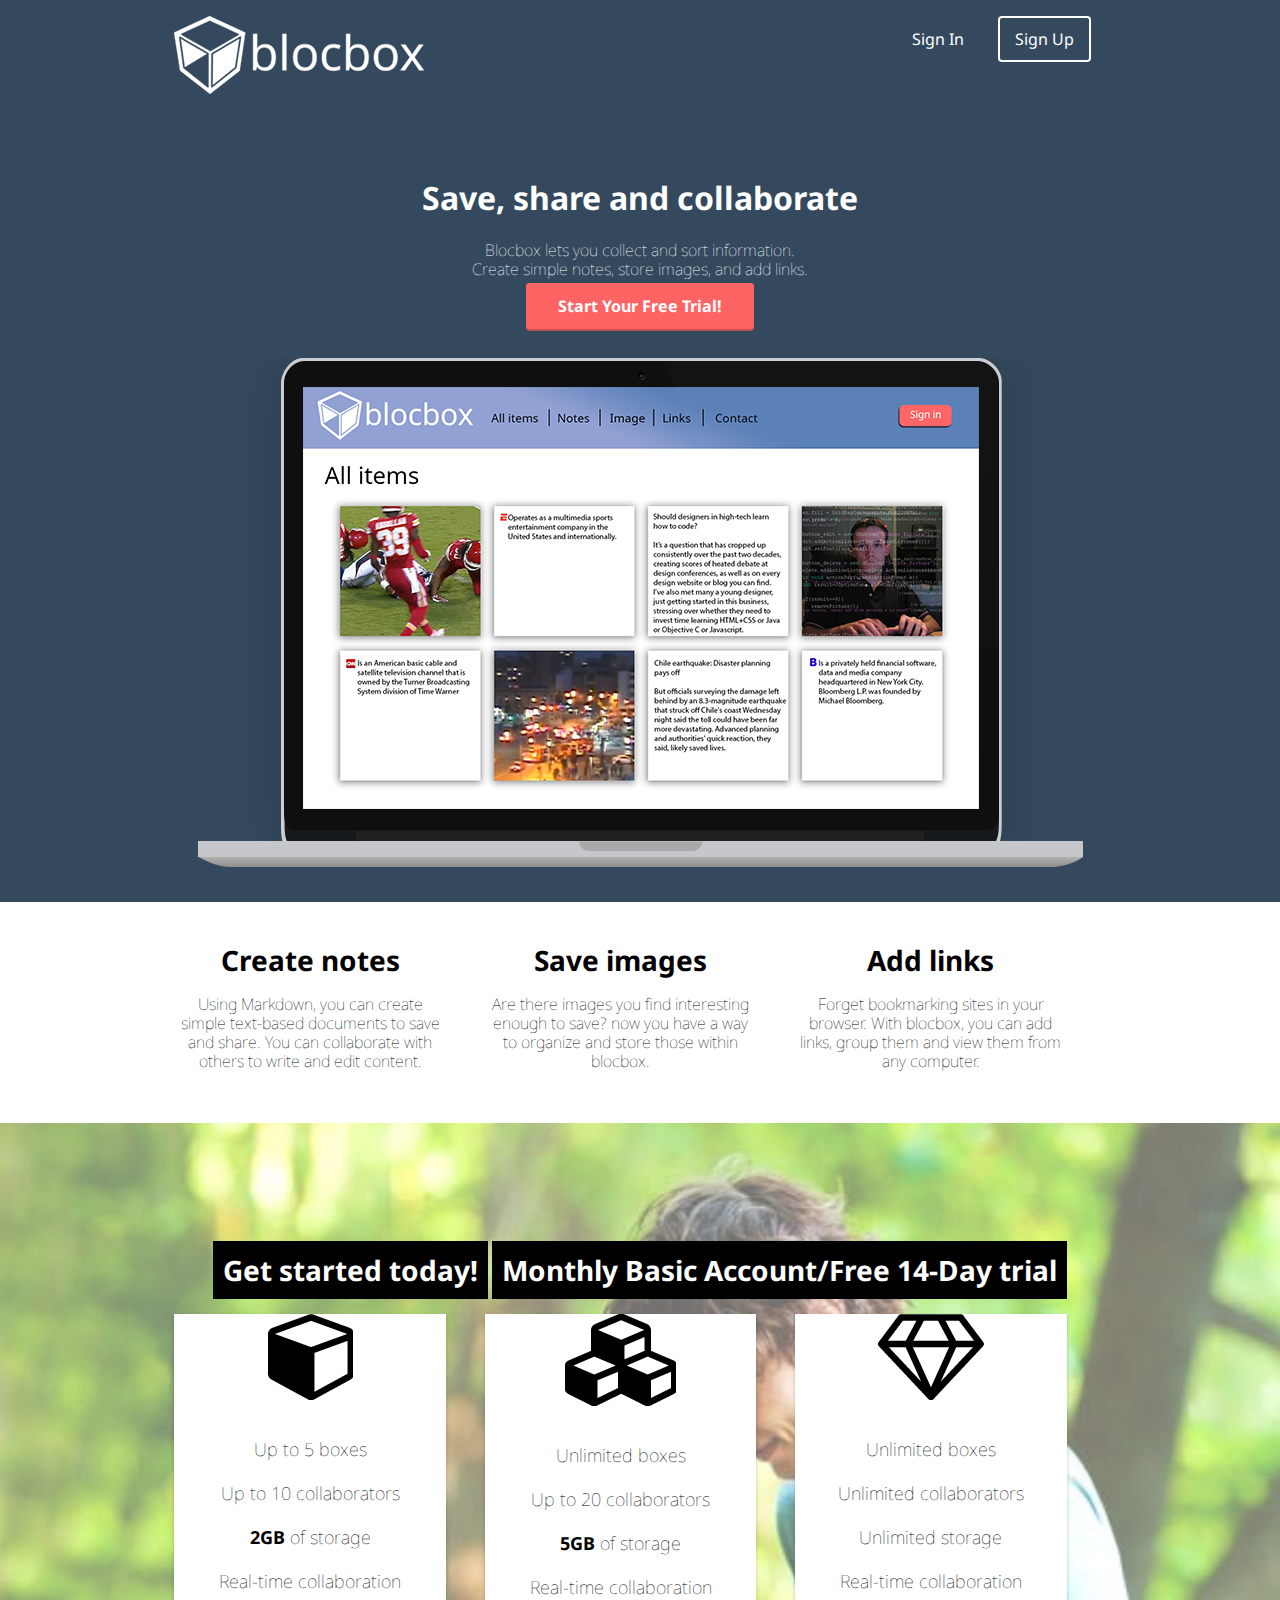
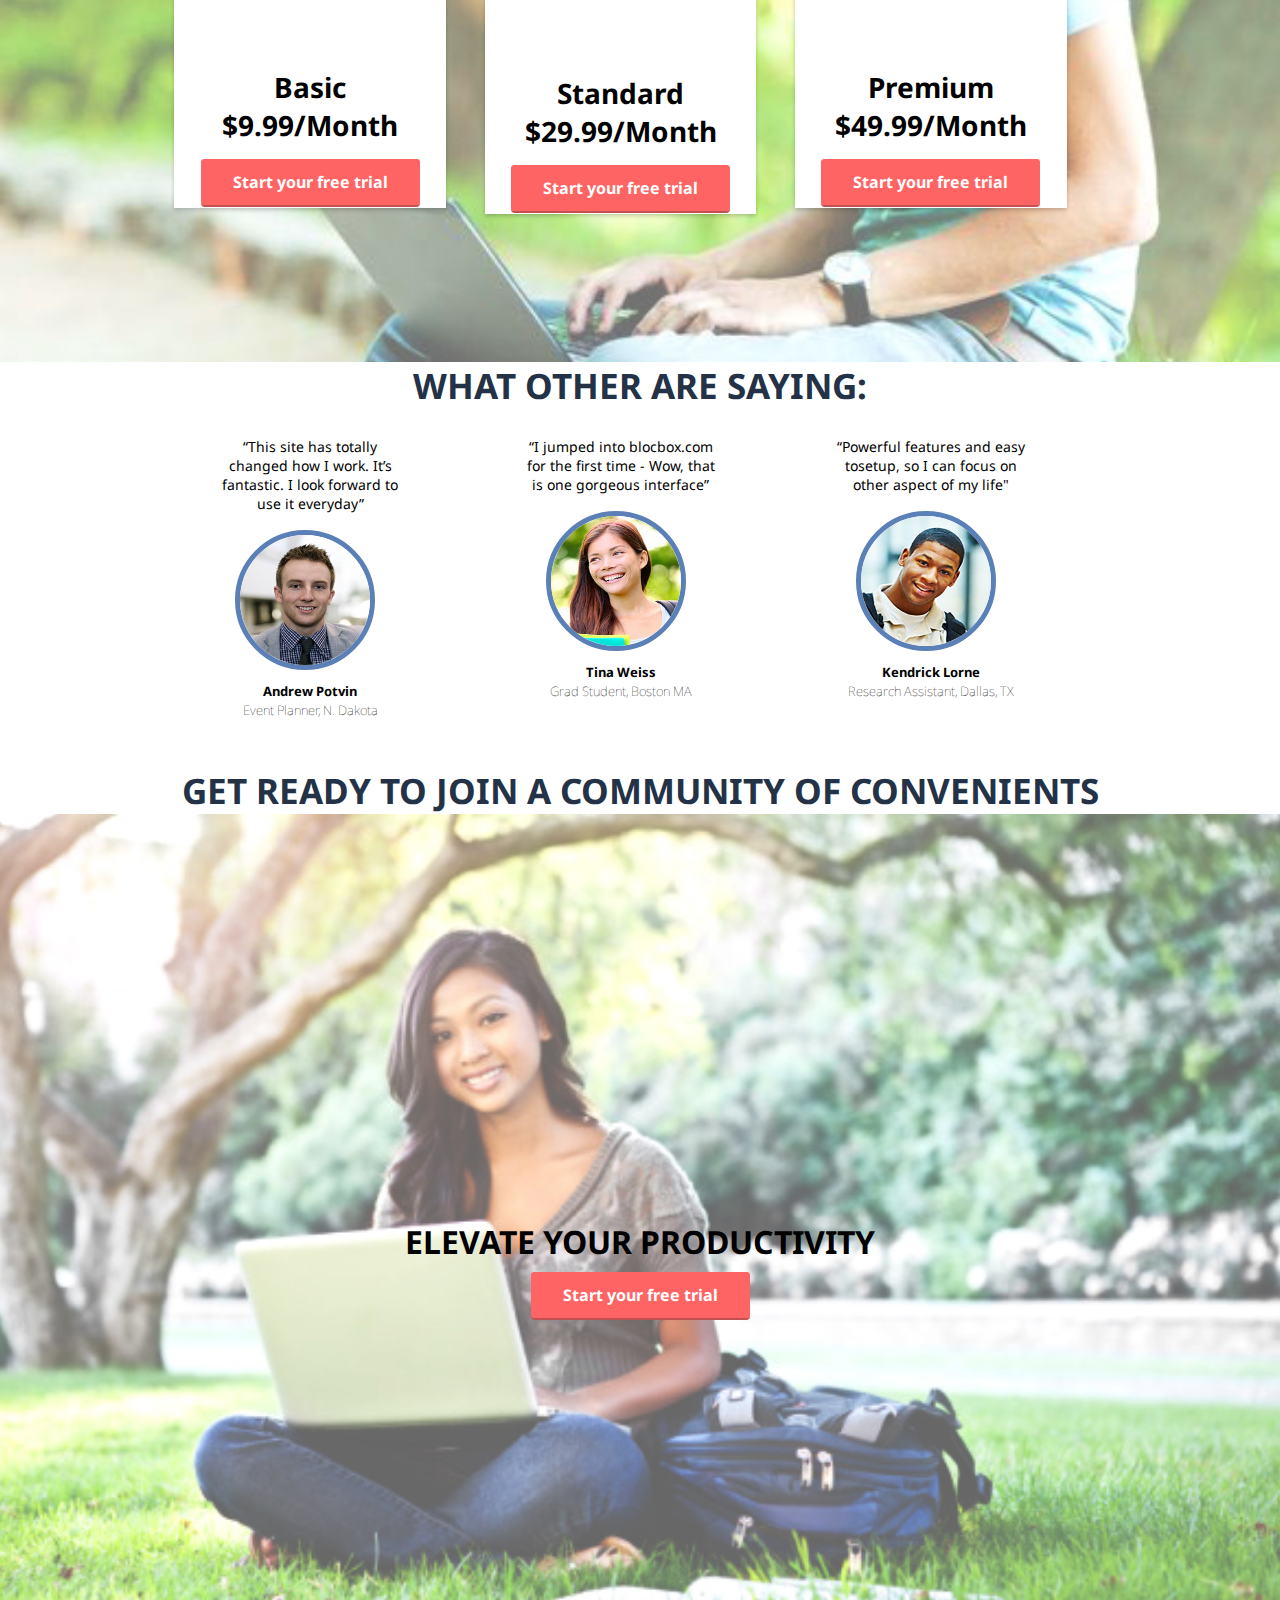
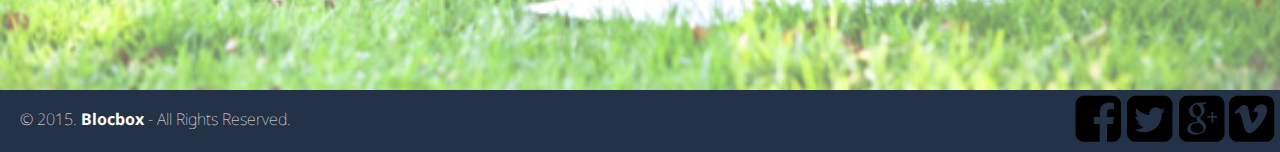
==== commit d3ee39cd: "Assignment-35-completed" ====
--- a/index.html
+++ b/index.html
@@ -33,8 +33,8 @@
         <div class="container-hereo">
                 <h1 class="animated bounce">Save, share and collaborate</h1>
                 <p>Blocbox lets you collect and sort information.<br/>Create simple notes, store images, and add links.</p>
-                <a href="signup.html" class="btn">Start Your Free Trial!</a></br>
-                <img src="image/dashboard.png" alt="Blocbox" style="margin-top: 25px;"
+                <a href="signup.html" class="btn">Start Your Free Trial!</a>
+                <p><img src="image/dashboard.png" alt="Blocbox" style="margin-top: 25px;"</p>
     </div>
 
   
@@ -62,8 +62,8 @@
 <section class="pricing">
     <div class="container">
         
-        <h2 id="highlight"><b>Get started today!</b></h2>
-        <h2 id="highlight"><b>Monthly Basic Account/Free 14-Day trial</b></h2>
+        <h2 id="highlight"><span style>Get started today!</span></h2>
+        <h2 id="highlight"><span style>Monthly Basic Account/Free 14-Day trial</span></h2>
       
             <div class="one-third">
                 <div class="box">
--- a/css/style.css
+++ b/css/style.css
@@ -1,3 +1,9 @@
+.clearfix:after{
+      content:"";
+      display:table;
+      clear:both;
+}
+
 html, body {
   overflow-x:hidden;
 }
@@ -50,6 +56,7 @@
   position: relative;
   min-height: 1px;
   margin: 0 2% 20px;
+  list-style-type: none;
 }
 
 @media (min-width: 768px) {
@@ -179,7 +186,9 @@
  #highlight {
   background-color: black;
   color: white;
-  width: auto;
+  padding: 10px;
+  font-weight: bold;
+  display: inline;
  }
 
 .pricing h2, .pricing p {
@@ -302,4 +311,195 @@
   footer {
     text-align: center;
   }
- + 
+ /* DASHBOARD */
+
+.top-nav {
+  background-color: #233247;
+  list-style: none;
+  padding: 20px;
+}
+
+.site-logo {
+  float: left;
+}
+
+.top-nav li {
+  display: inline-block;
+  padding: 20px;
+  color: white;
+  font-size: 20px;
+
+}
+
+.top-nav a {
+  color: white;
+}
+
+.items {
+  float: left;
+}
+
+.items > li {
+  display: inline-block;
+  padding: 0 25px 0 25px;
+}
+
+/* CONTENT */
+
+.content {
+   padding:6em 1% 1.5em;
+   float:right;
+   width:98%;
+   position: relative;
+ }
+ .content .header {
+   margin:0 1% 20px;
+ }
+ .content .header h1 {
+   font-family: "NotoSans", Helvetica, Arial, sans-serif;
+   font-weight: 100;
+   margin:0 0 30px;
+   font-size: 36px;
+   color: #3498DB;
+   line-height: 44px;
+   float: left;
+   display:inline-block;
+ }
+ .content .header > a {
+   float:right;
+ }
+ .content-item {
+   width:96%;
+   margin:0 2% 25px;
+   float:left;
+   display:block;
+ }
+ .item-box {
+   display:block;
+   height:230px;
+   background: #FFFFFF;
+   box-shadow: 0px 1px 3px 0px rgba(0,0,0,0.40);
+   position: relative;
+   overflow: hidden;
+   padding:20px;
+ }
+ /* Larger Mobile Devices */
+ @media (min-width:460px) {
+   .content {
+     padding:1.5em 1%;
+     float:right;
+     width:90%;
+     position: relative;
+   }
+   .content-item {
+     width:46%;
+     margin:0 2% 25px;
+     float:left;
+     display:block;
+   }
+ }
+/* Tablets */
+ @media (min-width:768px) {
+   .content {
+     padding:1.5em 5%;
+     float:right;
+     width:90%;
+     position: relative;
+   }
+   .content > .container {
+     width:700px;
+   }
+   .content-item {
+     width:31.33333%;
+     margin:0 1% 25px;
+   }
+ }
+/* Laptops and Desktops */
+ @media (min-width:992px) {
+   .content {
+     padding:1.5em 1%;
+     float:right;
+     width:83.33333333%;
+     position: relative;
+   }
+   .content > .container {
+     width:auto;
+   }
+   .content-item {
+     width:23%;
+     margin:0 1% 25px;
+   }
+ }
+ .item-box > img {
+   position:absolute;
+   height:100%;
+   width:auto;
+   top:0;
+   left:0;
+   right:0;
+ }
+ .item-box h2 {
+   font-family: 'Lato', Helvetica, Arial, sans-serif;
+   font-weight: 700;
+   font-size: 15px;
+   line-height: 17px;
+   margin:0;
+ }
+ .item-box h2 a {
+   color: #3498DB;
+   text-decoration: none;
+ }
+ .item-box h2 img {
+   width:16px;
+   height:16px;
+   position:relative;
+   top:2px;
+   margin-right:5px;
+ }
+ .item-box p {
+   font-size: 14px;
+   color: #333333;
+   line-height: 18px;
+   margin:5px 0 0;
+ }
+
+ /* FOOTER */
+
+ .bottom-avatar {
+  position:absolute;
+   background:#22303E;
+   width:100%;
+   bottom:0;
+   left:0;
+   right:0;
+   padding:5px 0;
+ }
+
+ .bottom-avatar img {
+   height:50px;
+   width:50px;
+   border-radius: 50%;
+   margin-left:10px;
+   display: inline-block;
+ }
+
+.bottom-avatar p {
+  display: inline-block;
+  color: white;
+  vertical-align: top;
+  padding-top: 8px;
+  font-size: 1em;
+  margin:5px 0 0 10px;
+ }
+
+ .bottom-avatar a {
+  color:#FFFFFF;
+  display: inline-block;
+  vertical-align: top;
+  padding-top: 8px;
+  margin:5px 0 0 10px;
+}
+
+
+
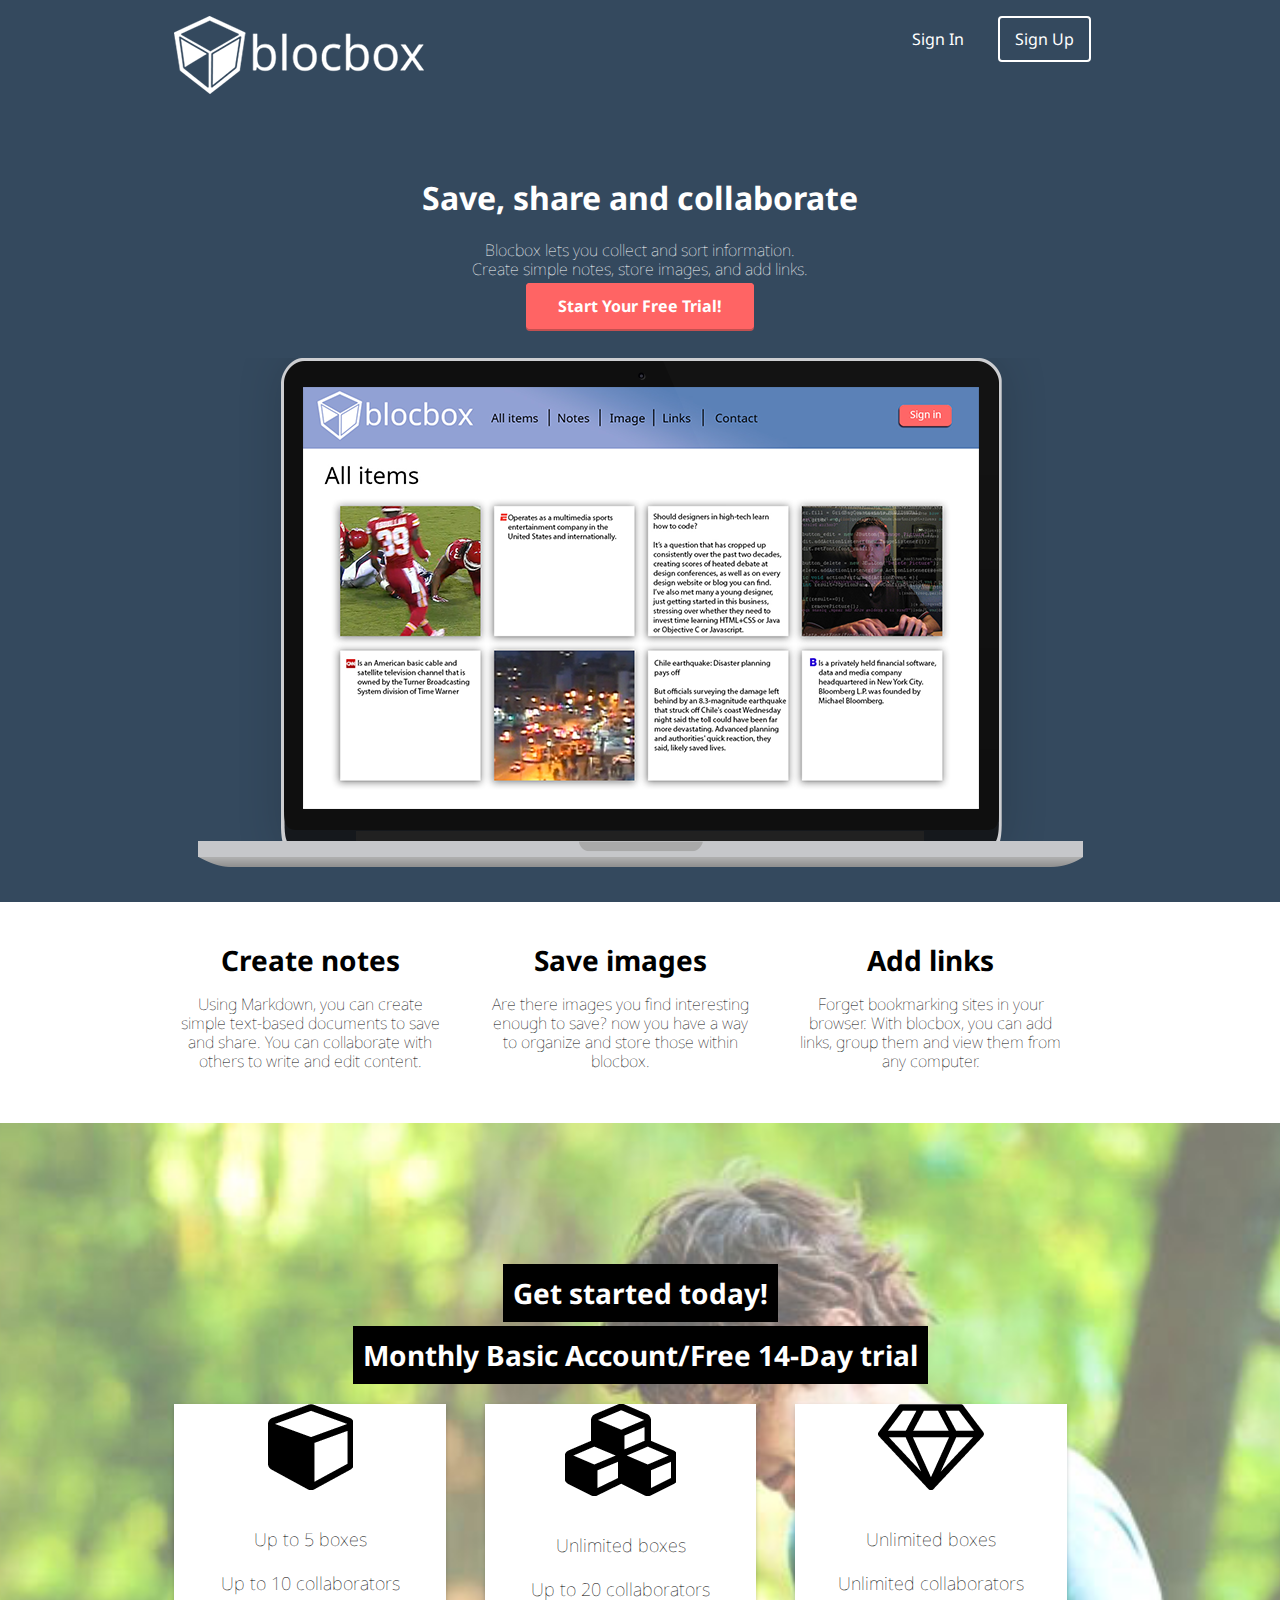
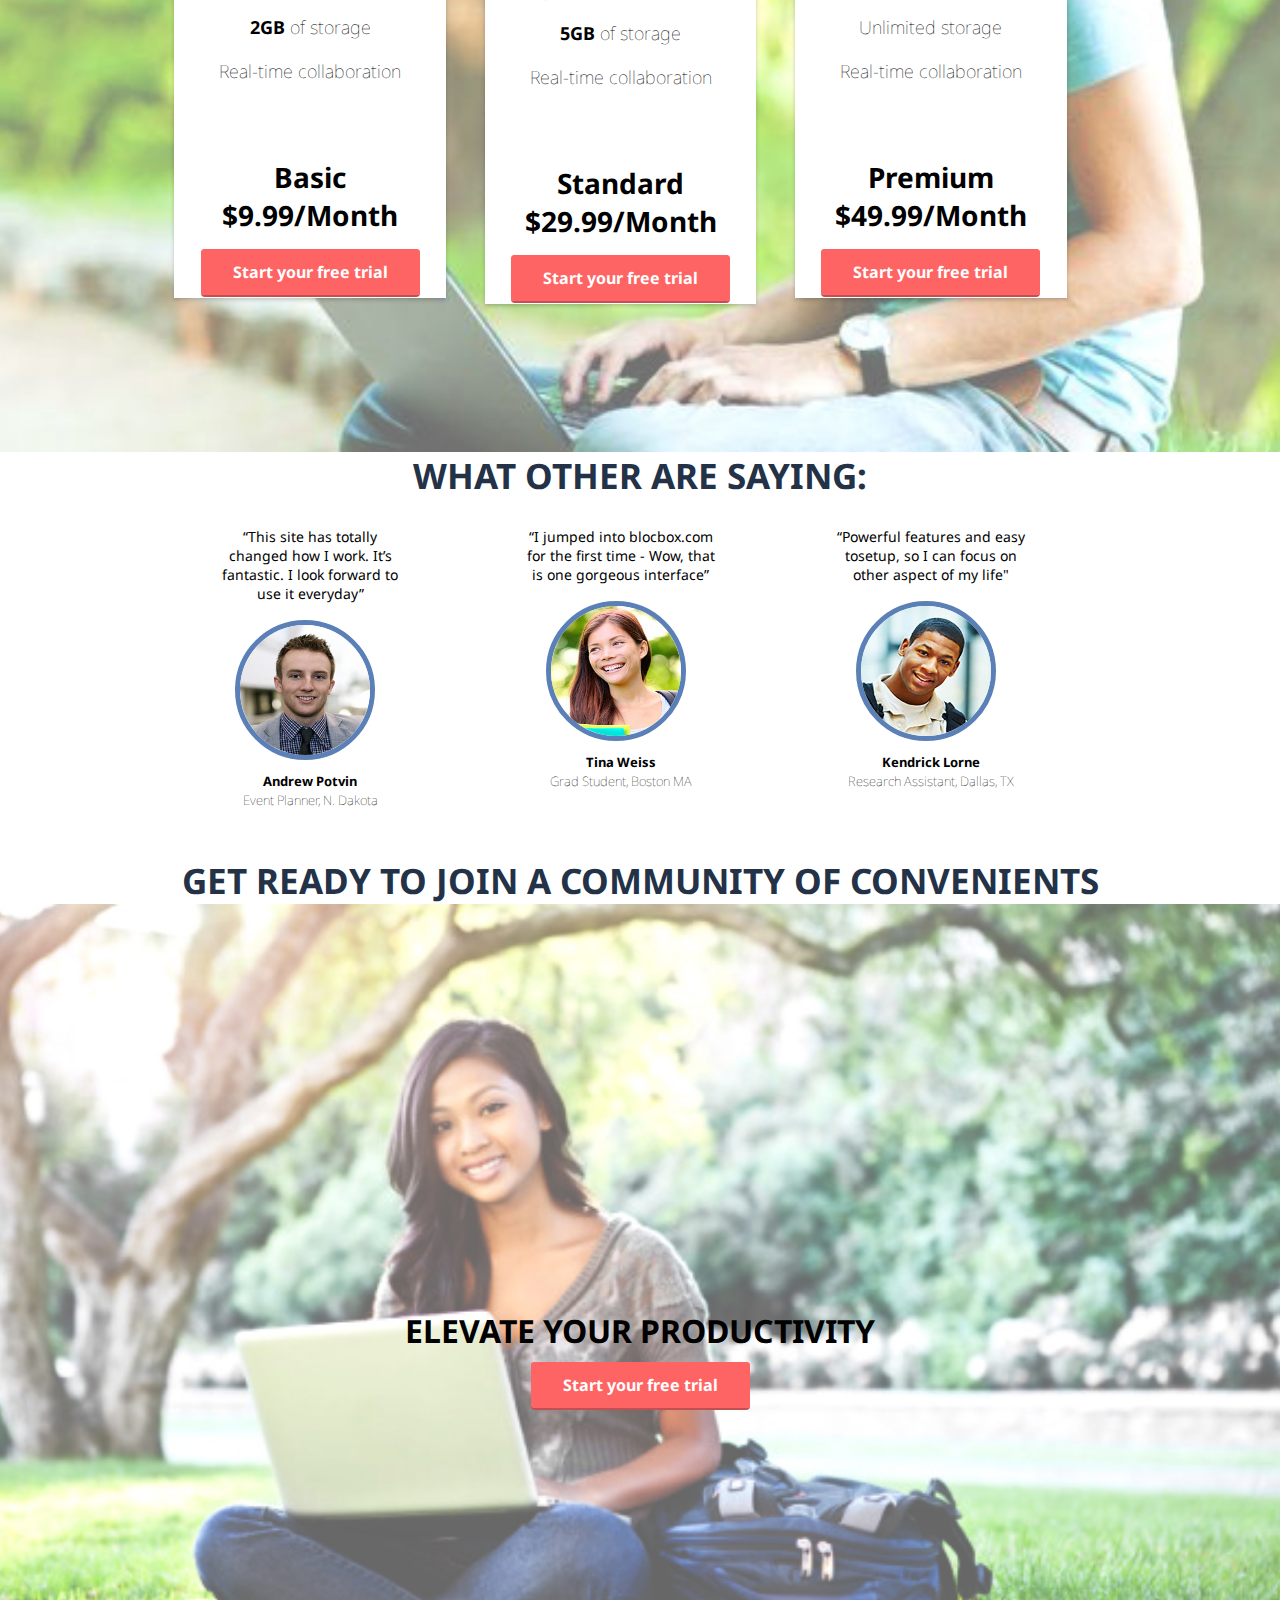
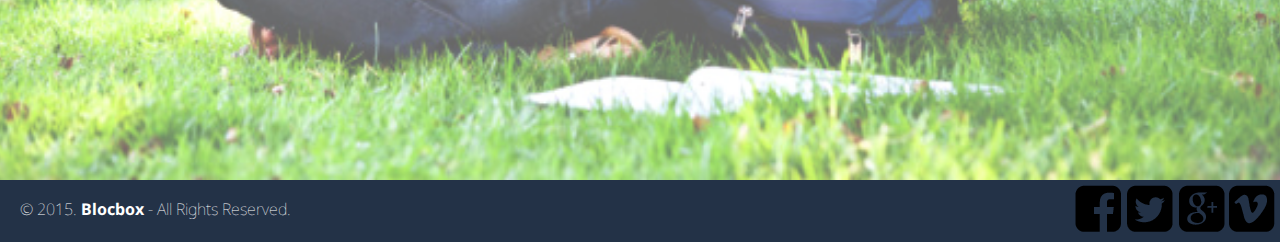
==== commit a2edc450: "update assignment" ====
--- a/index.html
+++ b/index.html
@@ -62,8 +62,8 @@
 <section class="pricing">
     <div class="container">
         
-        <h2 id="highlight"><span style>Get started today!</span></h2>
-        <h2 id="highlight"><span style>Monthly Basic Account/Free 14-Day trial</span></h2>
+        <h2 id="highlight"><span class="highlight">Get started today!</span></h2>
+        <h2 id="highlight"><span class="highlight">Monthly Basic Account/Free 14-Day trial</span></h2>
       
             <div class="one-third">
                 <div class="box">
--- a/css/style.css
+++ b/css/style.css
@@ -183,7 +183,7 @@
    padding: 8em 0;
  }
 
- #highlight {
+ .highlight {
   background-color: black;
   color: white;
   padding: 10px;
@@ -320,29 +320,71 @@
   padding: 20px;
 }
 
+.top-nav.open {
+   display:block;
+   width:500px;
+   -webkit-transition: all 0.3s ease-in-out;
+   -moz-transition: all 0.3s ease-in-out;
+   -o-transition: all 0.3s ease-in-out;
+   transition: all 0.3s ease-in-out;
+   transform: translate(0,0);
+     -webkit-transform: translate(0,0); /** Chrome & Safari **/
+     -o-transform: translate(0,0); /** Opera **/
+     -moz-transform: translate(0,0); /** Firefox **/
+     z-index: 100;
+ }
+ .hamburger {
+   position:absolute;
+   z-index: 1000;
+   background:#34495E;
+   color:#FFF;
+   text-decoration: none;
+   font-size: 22px;
+   padding: 10px 15px;
+   border-radius: 4px;
+   right: 5px;
+   top: 15px;
+ }
+
+}
 .site-logo {
   float: left;
 }
+.top-nav li:last-child {
+    border-right: none;
+}
 
 .top-nav li {
   display: inline-block;
-  padding: 20px;
+  padding: 0 20px;
   color: white;
   font-size: 20px;
+  border-right: 1px solid #fff;
 
 }
 
 .top-nav a {
   color: white;
+  text-decoration: none;
 }
 
 .items {
   float: left;
+  padding-top: 15px;
 }
 
 .items > li {
   display: inline-block;
   padding: 0 25px 0 25px;
+}
+/* MEDIA QUERIES */ 
+
+@media (max-width: 768px) {
+.top-nav {
+    height:100%;
+    width:280px;
+    color: #FFFFFF;
+}
 }
 
 /* CONTENT */
@@ -388,7 +430,7 @@
  @media (min-width:460px) {
    .content {
      padding:1.5em 1%;
-     float:right;
+     float:left;
      width:90%;
      position: relative;
    }
@@ -403,7 +445,7 @@
  @media (min-width:768px) {
    .content {
      padding:1.5em 5%;
-     float:right;
+     float:left;
      width:90%;
      position: relative;
    }
@@ -418,10 +460,8 @@
 /* Laptops and Desktops */
  @media (min-width:992px) {
    .content {
-     padding:1.5em 1%;
-     float:right;
-     width:83.33333333%;
-     position: relative;
+    float:left;
+    position: relative;
    }
    .content > .container {
      width:auto;
@@ -502,4 +542,3 @@
 }
 
 
-
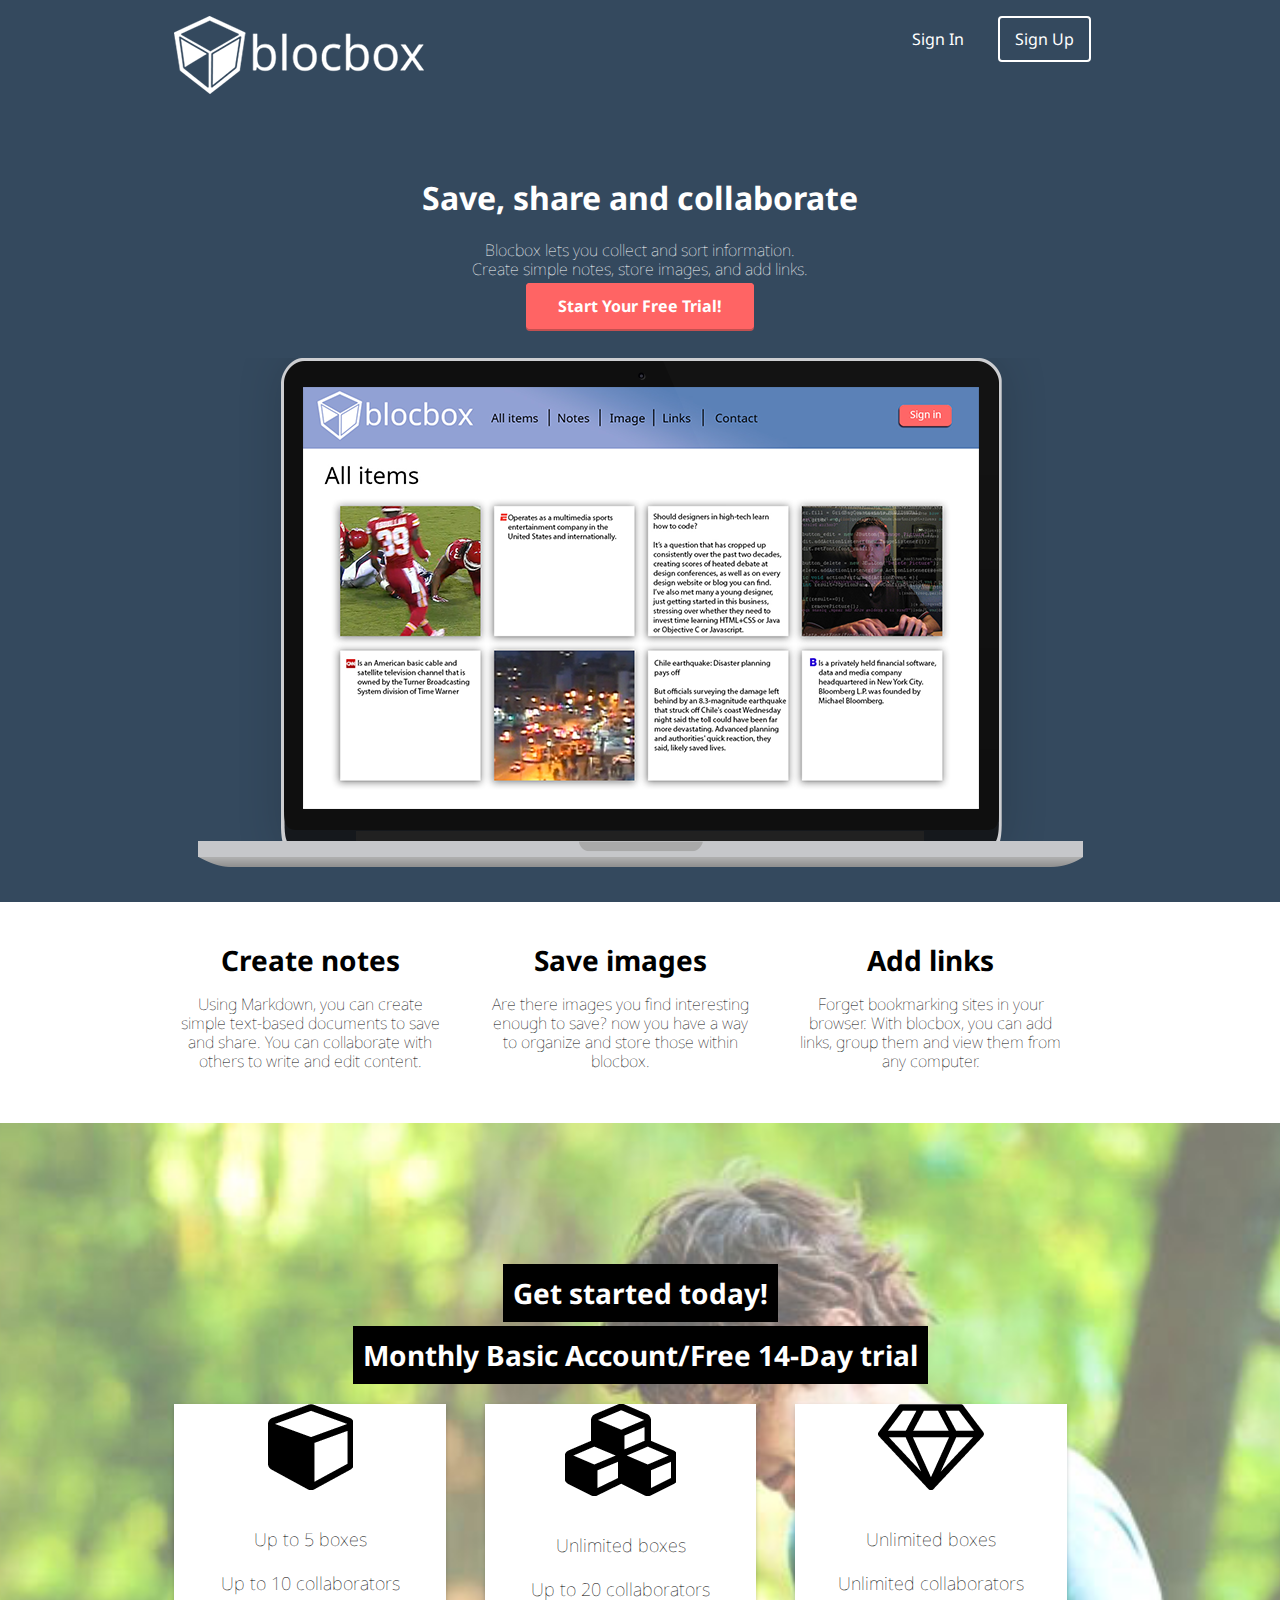
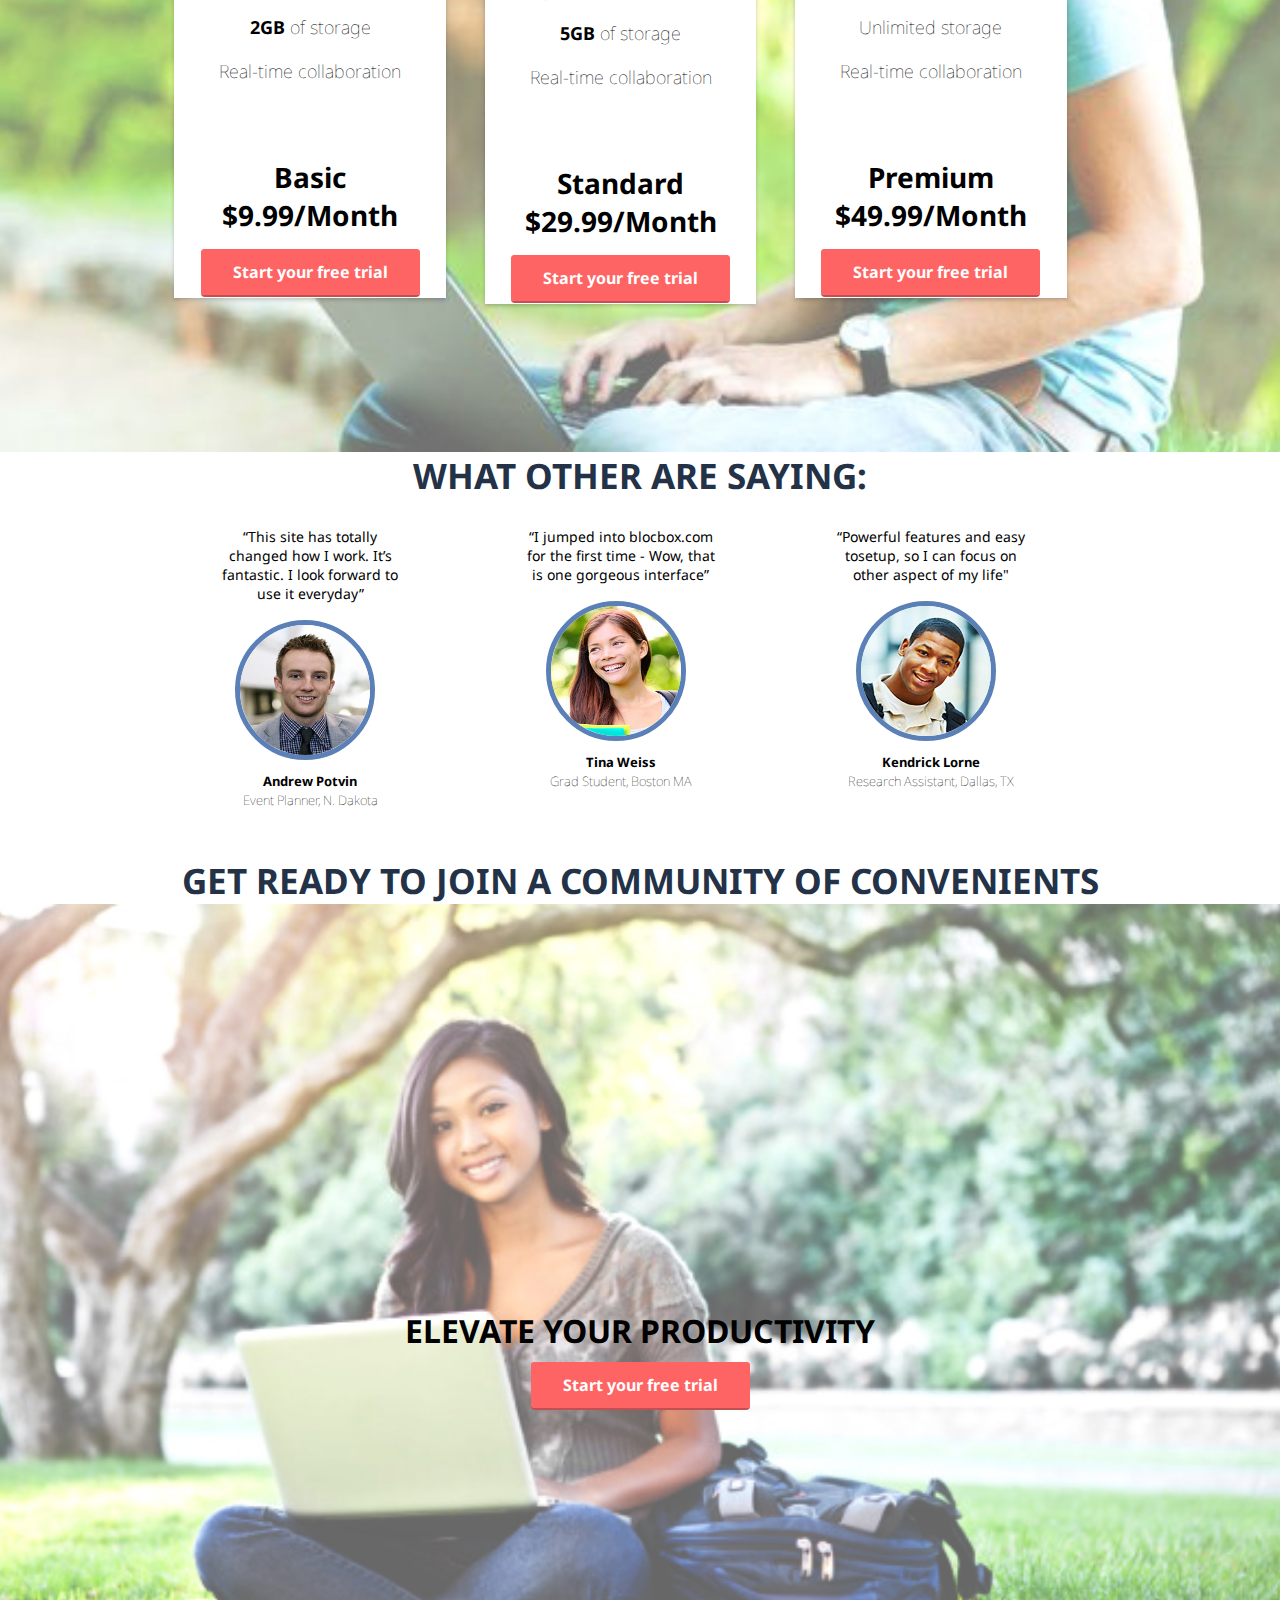
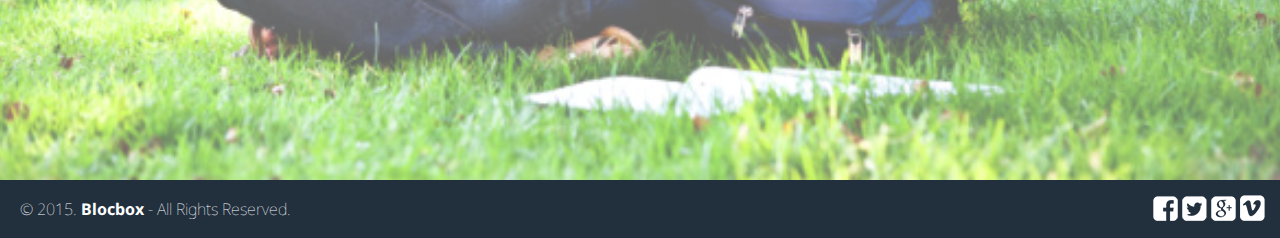
==== commit 28f89350: "Final Push, Deploying Blocbox" ====
--- a/index.html
+++ b/index.html
@@ -147,7 +147,7 @@
     </div>
 
   <!-- footer -->
-  <footer>
+  <footer ID="footer1">
     <div class="footer-nav-block">
             <p class="copyright-block">&copy; 2015. <strong>Blocbox</strong> - All Rights Reserved.</p>
         <nav class="right-footer-block">        
--- a/css/style.css
+++ b/css/style.css
@@ -191,7 +191,7 @@
   display: inline;
  }
 
-.pricing h2, .pricing p {
+.pricing h2, .pricing p {  
    color:#000000;
  }
  .pricing ul {
@@ -287,10 +287,29 @@
 
  /* FOOTER */
 
+ #footer1 {
+  background-color: #22303E;
+  clear: both;
+  color: white;
+  height: 58px;
+  position: relative;
+  overflow: hidden;
+  z-index: 0;
+ }
+  #footer1 .copyright-block{
+  margin: 20px;
+  float: left;
+  display: block;
+ }
+  #footer1 .right-footer-block {
+  float: right;
+  padding: 15px;
+ }
+
  footer {
-  background-color: #233247;
+  clear: both;
   color: white;
-  height: 120;
+  height: 120px;
   position: relative;
   overflow: hidden;
   z-index: 0;
@@ -307,22 +326,23 @@
   padding: 5px;
  }
 
- @media (min-width: 992px){
-  footer {
-    text-align: center;
-  }
- 
- /* DASHBOARD */
-
-.top-nav {
+ .top-nav {
   background-color: #233247;
   list-style: none;
   padding: 20px;
 }
 
+ @media (min-width: 992px){
+  footer {
+    text-align: left;
+  }
+ 
+ /* DASHBOARD */
+
+
 .top-nav.open {
    display:block;
-   width:500px;
+   width:800px;
    -webkit-transition: all 0.3s ease-in-out;
    -moz-transition: all 0.3s ease-in-out;
    -o-transition: all 0.3s ease-in-out;
@@ -333,7 +353,7 @@
      -moz-transform: translate(0,0); /** Firefox **/
      z-index: 100;
  }
- .hamburger {
+ /*.hamburger {
    position:absolute;
    z-index: 1000;
    background:#34495E;
@@ -345,7 +365,7 @@
    right: 5px;
    top: 15px;
  }
-
+*/
 }
 .site-logo {
   float: left;
@@ -360,7 +380,6 @@
   color: white;
   font-size: 20px;
   border-right: 1px solid #fff;
-
 }
 
 .top-nav a {
@@ -384,6 +403,13 @@
     height:100%;
     width:280px;
     color: #FFFFFF;
+}
+@media (min-width:460px) {
+.top-nav {
+    /*height:100%;*/
+    width:100%;
+    color: #FFFFFF;
+}
 }
 }
 
@@ -471,6 +497,9 @@
      margin:0 1% 25px;
    }
  }
+
+
+
  .item-box > img {
    position:absolute;
    height:100%;
@@ -513,7 +542,7 @@
    bottom:0;
    left:0;
    right:0;
-   padding:5px 0;
+   padding:5px 0;  
  }
 
  .bottom-avatar img {
@@ -541,4 +570,30 @@
   margin:5px 0 0 10px;
 }
 
-
+/* hamburger style example */
+
+ @media (min-width:992px) { /* big screens */
+  .main-navigation .fa-bars {
+    display: none;
+  }
+
+  .main-navigation ul li {
+    display: inline-block;
+  }
+
+ }
+
+  @media (max-width: 992px) {
+    .main-navigation .fa-bars {
+      display: block;
+    }
+
+   
+
+    .main-navigation ul li {
+      display: block;
+    }
+
+
+  }
+
